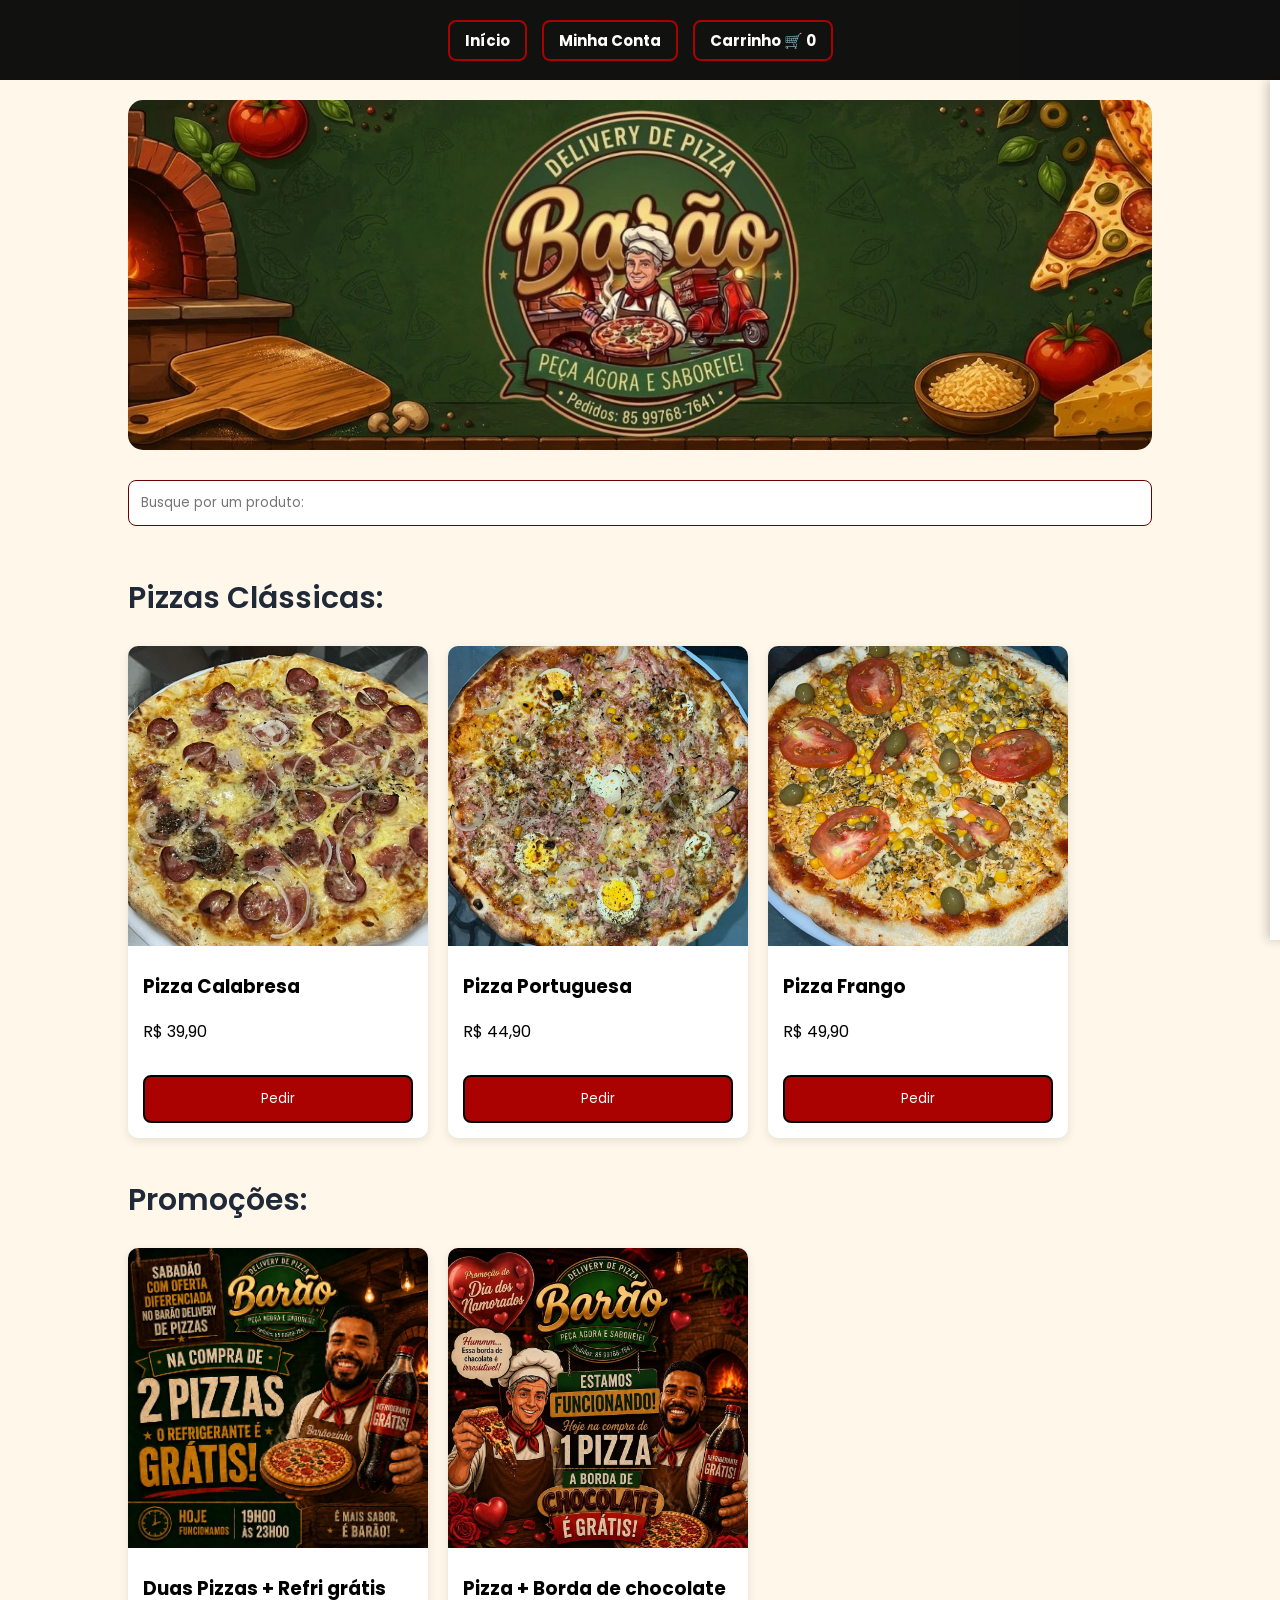
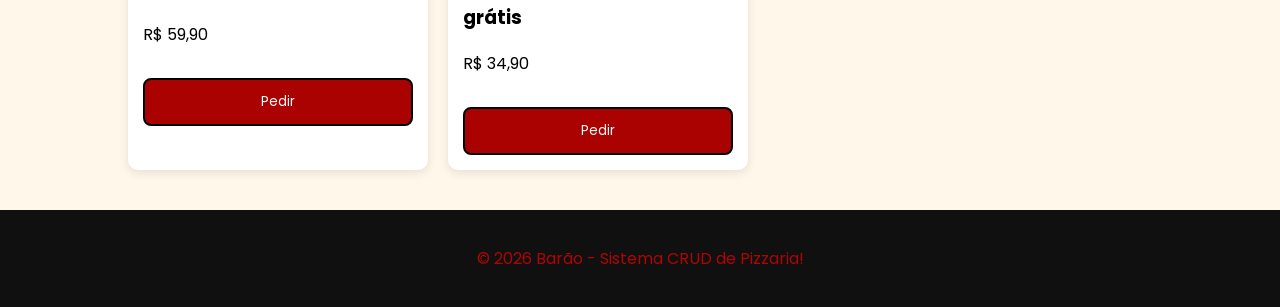
==== index.html @ 3c8af30b "atualiza texto de modal e alerta para melhor clareza e usabilidade" ====
<!DOCTYPE html>
<html lang="pt-BR">
<head>
    <meta charset="UTF-8">
    <meta name="viewport" content="width=device-width, initial-scale=1.0">
    
    <title>Barão Pizzaria</title>
    <link rel="stylesheet" href="style.css">
    <link rel="preconnect" href="https://fonts.googleapis.com">
    <link rel="preconnect" href="https://fonts.gstatic.com" crossorigin>
    <link href="https://fonts.googleapis.com/css2?family=Poppins:wght@400;700&display=swap" rel="stylesheet">
</head>
<body>

<header>
    <nav>
        <div class="menu">
            <button>Início</button>

            <button id="btnCadastro">
                Minha Conta
            </button>

            <button id="btnCarrinho" class="btn-carrinho">
                Carrinho 🛒 <span id="quantidade">0</span>
            </button>
        </div>
    </nav>
</header>


<div id="overlayLOG" class="overlayLOG">
    <div class="modal">
        <button id="btnFecharLOG" class="fechar">&times;</button>
        <h2>Bem-vindo, <span id="usuarioNome">Visitante</span>!</h2>
        <button id="btnRmvCad">Desconectar</button>
    </div>
</div>

<div id="overlay" class="overlay">
    <div class="modal">
        <button id="btnFechar" class="fechar">&times;</button>
        <h2>Informe seus dados para entrega: </h2>
        <input type="text" id="inputTelefone" placeholder="Telefone">
        <input type="text" id="inputNome" placeholder="Nome">
        <input type="text" id="inputEndereco" placeholder="Endereço">
        <button id="btnConfirmar">Confirmar</button>
    </div>
</div>

<section class="perfil">
    <img src="imagens/barao.jpg" class="img-fundo" alt="Banner da Pizzaria">
</section>

<section class="filtros">
    <input type="text" placeholder="Busque por um produto:">
</section>

<div class="titulos">
    <p>Pizzas Clássicas:</p>
</div>

<section class="destaques">

    <div class="card">
        <img src="imagens/calabresa.jpg" alt="Pizza Calabresa">

        <h3>Pizza Calabresa</h3>

        <p class="preco">R$ 39,90</p>

        <button onclick="adicionarCarrinho('Pizza Calabresa',39.90)">
            Pedir
        </button>
    </div>

    <div class="card">
        <img src="imagens/portuguesa.jpg" alt="Pizza Portuguesa">

        <h3>Pizza Portuguesa</h3>

        <p class="preco">R$ 44,90</p>

        <button onclick="adicionarCarrinho('Pizza Portuguesa',44.90)">
            Pedir
        </button>
    </div>

    <div class="card">
        <img src="imagens/frango.jpg" alt="Pizza Frango">

        <h3>Pizza Frango</h3>

        <p class="preco">R$ 49,90</p>

        <button onclick="adicionarCarrinho('Pizza Frango',49.90)">
            Pedir
        </button>
    </div>

</section>

    <div class="titulos">
        <p>Promoções:</p>
    </div>

 <section class="destaques">

    <div class="card"> 
        <img src="imagens/promo1.jpg" alt="promo">

        <h3>Duas Pizzas + Refri grátis</h3>

        <p class="preco">R$ 59,90</p>

        <button onclick="adicionarCarrinho('2x Pizzas + refri grátis',59.90)">
            Pedir
        </button>
    </div>

    <div class="card">
        <img src="imagens/promo2.jpg" alt="promo">

        <h3>Pizza + Borda de chocolate grátis</h3>

        <p class="preco">R$ 34,90</p>

        <button onclick="adicionarCarrinho('Pizza + borda de chocolate grátis',34.90)">
            Pedir
        </button>
    </div>


</section>

<div id="painelCarrinho" class="painel-carrinho">
    <h2> Seu Pedido 🛒</h2>

    <ul id="listaCarrinho">
        <li>Nenhum item foi adicionado</li>
    </ul>

    <p>
        <strong>Total:</strong>
        R$ <span id="total">0.00</span>
    </p>

    <button class="finalizar" id="btnFinalizar">
        Finalizar Pedido
    </button>
</div>

<footer class="footer">
    <p>© 2026 Barão - Sistema CRUD de Pizzaria!</p>
</footer>

<script src="script.js"></script>

</body>
</html>
---- style.css ----
body{
    height: 90%;
    background: #fff8ea;
    font-family:'Poppins', sans-serif;
    margin: 0;
    padding-top: 80px;
}

header{
    background: #000000ee;
    height: 80px;
    display: flex;
    justify-content: center;
    align-items: center;
    position: fixed;
    top: 0;
    left: 0;
    width: 100%;
    z-index: 1000;
}

nav{
    display: flex;
    justify-content: center;
    align-items: center;
}

.menu{
    display: flex;
    gap: 15px;
}

.menu button{
    background: transparent;
    border: 2px solid  #aa0101;
    color: white;
    font-size: 15px;
    font-weight: bold;
    padding: 07px 15px;
    border-radius: 08px;
    transition: .2s;
    cursor: pointer;
    font-family:'Poppins', sans-serif;
}

.menu button:hover{
    background: #000;
    transform: translateY(-2px);
}

nav a{
    color: rgb(255, 0, 0);
    text-decoration: none;
}
/*////////////////////////////////*/
/* Modal Cadastro */
.modal{
    position: relative;
}

.fechar{
    position: absolute;
    top: 10px;
    right: 20px;
}

.overlay{
    display: flex;
    position: fixed;
    top: 0;
    left: 0;
    width: 100%;
    height: 100%;
    padding: 0px;
    background: rgba(0,0,0,.5);
    justify-content: center;
    align-items: center;
    z-index: 1000;
    opacity: 0;
    visibility: hidden;
    transition: opacity .3s;
}

.overlay.ativo{
    opacity: 1;
    visibility: visible;
}

.overlay button{
    background: #000000ec;
    color: rgb(255, 255, 255);
    border: 2px solid  #d30000;
    font-size: 12px;
    font-weight: bold;
    padding: 10px 23px;
    border-radius: 10px;
    transition:.3s;
    cursor: pointer;
    font-family:'Poppins', sans-serif;
}

.overlay button:hover{
    background: #d30000;
}

/*/////////////////////////////////*/


/* Modal Cadastro quando esta logado */


.overlayLOG{
    display: flex;
    position: fixed;
    top: 0;
    left: 0;
    width: 100%;
    height: 100%;
    background: rgba(0,0,0,.5);
    justify-content: center;
    align-items: center;
    z-index: 1000;
    opacity: 0;
    visibility: hidden;
    transition: opacity .5s;
}

.overlayLOG.ativo{
    opacity: 1;
    visibility: visible;
}

.overlayLOG button{
    background: #000;
    color: white;
    border: none;
    font-size: 18px;
    font-weight: bold;
    padding: 12px 25px;
    border-radius: 10px;
    transition:.3s;
    cursor: pointer;
}

.overlayLOG button:hover{
    background: #cf0000 ;
}

/*/////////////////////////////////*/
.modal{
    background: white;
    padding: 30px;
    border-radius: 10px;
    width: 350px;
    z-index: 1001;
    border: 2px solid #000000;
}

input[type="text"],
input[type="password"]{
    width: 90%;
    padding: 08px;
    margin: 10px 0;
    border: 1px solid #ddd;
    border-radius: 8px;
    font-family:'Poppins', sans-serif;
}
/*/////////////////////////////////*/
/* Banner */

.perfil{
    width: 80%;
    height: 350px;
    margin: 20px auto;
    border-radius: 15px;
    overflow: hidden;
}

.img-fundo{
    width: 100%;
    height: 100%;
    object-fit: cover;
    display: block;
}
/*////////////////////////////////*/
/* Busca */

.filtros{
    width: 80%;
    margin: auto;
    display: flex;
    gap: 20px;
}

.filtros select,
.filtros input{
    padding: 12px;
    border-radius: 8px;
    border: 1px solid #6d0000;
    background: rgb(255, 255, 255);
    font-family:'Poppins', sans-serif;
}

.filtros input{
    flex: 1;
}
/*/////////////////////////////////*/
/* Cards */
.titulos{
    width: 80%;
    height: 30px;
    margin: 40px auto;
    font-size: 30px;
    font-weight: 550;
    color: #1f2937;
}
/*////////////////////////////////*/
/* Cards */

.destaques{
    width: 80%;
    margin: 40px auto;
    display: flex;
    gap: 20px;
    flex-wrap: wrap;
}

.card{
    background: white;
    width: 300px;
    border-radius: 10px;
    overflow: hidden;
    box-shadow: 0 3px 10px rgba(0,0,0,.1);
    
}

.card img{
    width: 100%;
    height: 300px;
    object-fit: cover;
}

.card h3,
.card .preco{
    margin-left: 15px;
}

.card button{
    width: calc(100% - 30px);
    margin: 15px;
    padding: 12px;
    background: #aa0101 ;
    color: rgb(255, 255, 255);
    border: 2px solid #000;
    border-radius: 8px;
    cursor: pointer;
    font-family:'Poppins', sans-serif;
}

.card button:hover{
    background: #000;
    transform: translateY(-2px);    
    color: white !important;
}
/*////////////////////////////////*/
/* Carrinho */

.btn-carrinho{
    background: transparent !important;
    color: #ffffff !important;
    border: 2px solid #aa0101 !important;
    font-weight: bold;
    font-family:'Poppins', sans-serif;
}

.btn-carrinho:hover{
    background: #000000 !important;
    transform: translateY(-2px);    
    color: white !important;

}
/*////////////////////////////////*/
/* Painel Carrinho */

.painel-carrinho{
    position: fixed;
    top: 80px;
    right: -350px;

    width: 320px;
    height: calc(100vh - 80px);

    background: white;
    padding: 20px;

    box-shadow: -3px 0 10px rgba(0,0,0,.2);
    transition: .3s;

    z-index: 999;
}

.painel-carrinho.ativo{
    right: 0;
}

.painel-carrinho ul{
    list-style: none;
    padding: 0;
}

.painel-carrinho li{
    padding: 10px 0;
    border-bottom: 1px solid #ddd;
}
/*/////////////////////////////////*/
/* Itens do Carrinho */
.item-carrinho{
    display: flex;
    justify-content: space-between;
    align-items: center;
    padding: 10px 0;
}
/*/////////////////////////////////*/
/* Controle de Quantidade */
.controle-qtd{
    display: flex;
    align-items: center;
    gap: 10px;
}

.controle-qtd button{
    width: 30px;
    height: 30px;
    border: none;
    border-radius: 50%;
    background: #c40000;
    color: white;
    cursor: pointer;
    font-weight: bold;
    font-family:'Poppins', sans-serif;
}

.controle-qtd button:hover{
    background: #000;
}
/*/////////////////////////////////*/ 
/* Finalizar Pedido */
.finalizar{
    width: 100%;
    padding: 12px;
    background: #b80000;
    color: white;
    border: none;
    border-radius: 8px;
    cursor: pointer;
    font-family:'Poppins', sans-serif;
}

.finalizar:hover{
    background: #000;
}
/*/////////////////////////////////*/
/* Tabelas */
table{
    width: 100%;
    border-collapse: collapse;
    margin-top: 30px;
}

th{
    background: #ff000075;
    color: white;
}

th,
td{
    padding: 12px;
    border: 1px solid #ddd;
    text-align: center;
}
/*/////////////////////////////////*/

.editar{
    background: #f39c12;
    color: white;
    border: none;
    padding: 8px 12px;
    border-radius: 5px;
    cursor: pointer;
}

.excluir{
    background: #e74c3c;
    color: white;
    border: none;
    padding: 8px 12px;
    border-radius: 5px;
    cursor: pointer;
}
/*/////////////////////////////////*/
/* Rodapé */

.footer{
    background: #000000ee;
    color: rgba(255, 0, 0, 0.658);
    text-align: center;
    padding: 20px;
    margin-top: 40px;
}
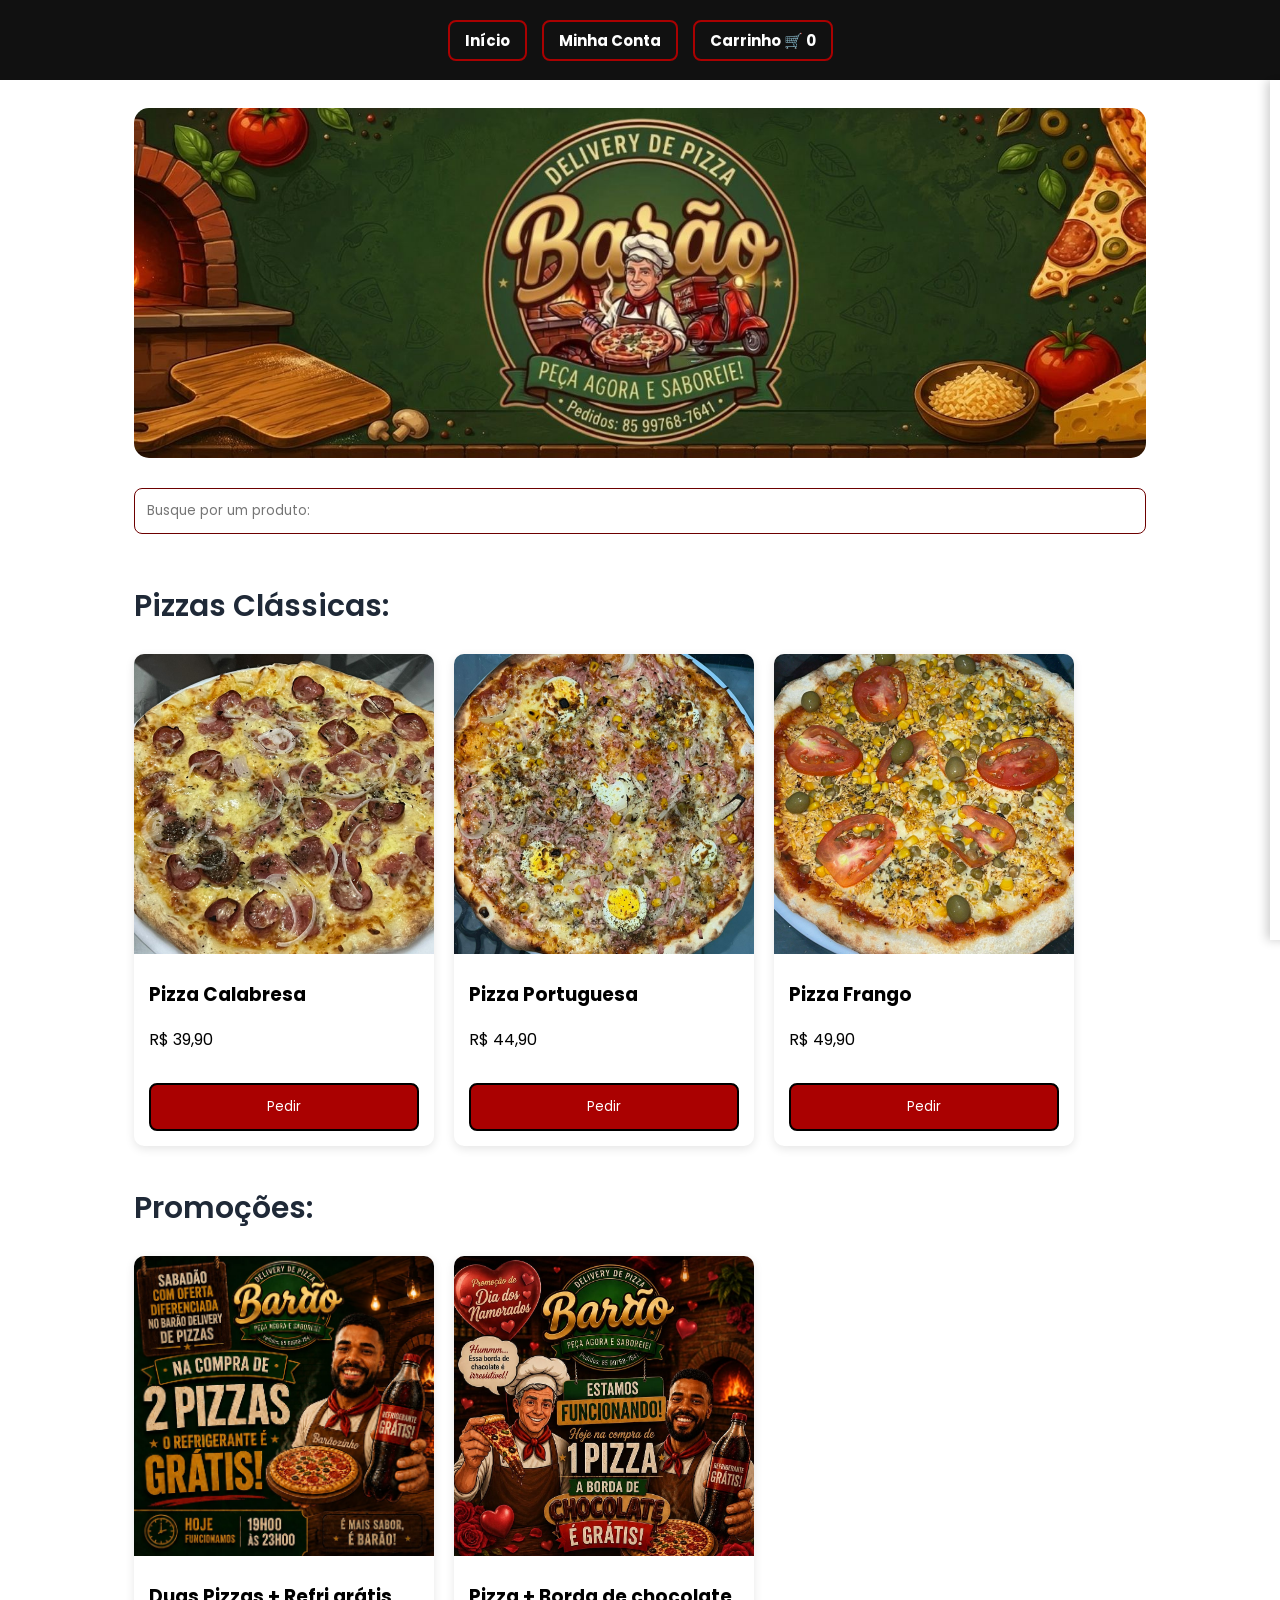
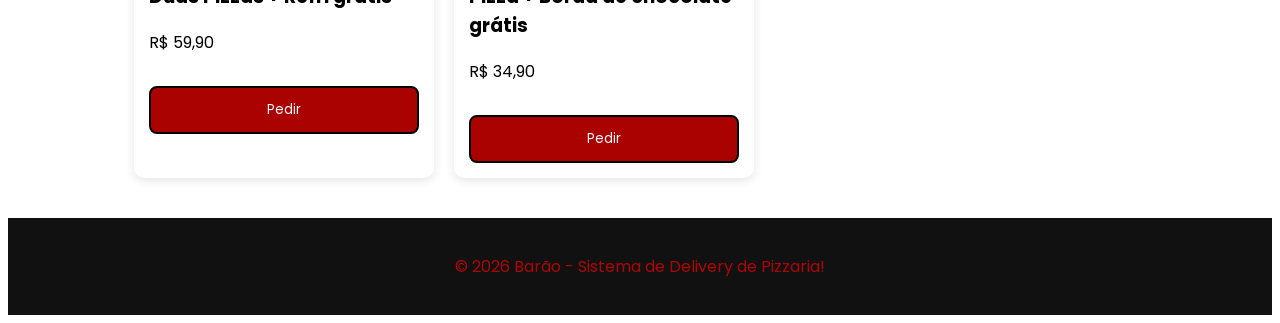
==== commit 39431e00: "atualiza mensagem de copyright no rodapé e remove espaços desnecessários no CSS" ====
--- a/index.html
+++ b/index.html
@@ -151,7 +151,7 @@
 </div>
 
 <footer class="footer">
-    <p>© 2026 Barão - Sistema CRUD de Pizzaria!</p>
+    <p>© 2026 Barão - Sistema de Delivery de Pizzaria!</p>
 </footer>
 
 <script src="script.js"></script>
--- a/style.css
+++ b/style.css
@@ -1,28 +1,63 @@
+/* ===== PC (padrão) ===== */
+
 body{
-    height: 90%;
-    background: #fff8ea;
-    font-family:'Poppins', sans-serif;
-    margin: 0;
     padding-top: 80px;
+    padding-bottom: 0;
+    font-family:'Poppins', sans-serif;
 }
 
 header{
-    background: #000000ee;
-    height: 80px;
-    display: flex;
-    justify-content: center;
-    align-items: center;
     position: fixed;
     top: 0;
     left: 0;
     width: 100%;
+    height: 80px;
+
+    background: #000000ee;
+
+    display: flex;
+    justify-content: center;
+    align-items: center;
+
     z-index: 1000;
+    font-family:'Poppins', sans-serif;
+}
+
+@media (max-width: 768px){
+
+    body{
+        padding-top: 0;
+        padding-bottom: 80px;
+    }
+
+    header{
+        top: auto;
+        bottom: 0;
+    }
+}
+
+/* PC */
+.painel-carrinho{
+    top: 80px;
+    bottom: 0;
+}
+
+/* Celular */
+@media (max-width: 768px){
+
+    .painel-carrinho{
+        top: 0;
+        bottom: 80px;
+    }
+
 }
 
 nav{
     display: flex;
-    justify-content: center;
-    align-items: center;
+    justify-content: space-around;
+    align-items: center;
+    width: 80%;
+    font-family:'Poppins', sans-serif;
 }
 
 .menu{
@@ -105,9 +140,7 @@
 
 /*/////////////////////////////////*/
 
-
 /* Modal Cadastro quando esta logado */
-
 
 .overlayLOG{
     display: flex;
@@ -225,6 +258,12 @@
     flex-wrap: wrap;
 }
 
+@media (max-width: 900px){
+    .destaques{
+        grid-template-columns: repeat(3, 1fr);
+    }
+}
+
 .card{
     background: white;
     width: 300px;
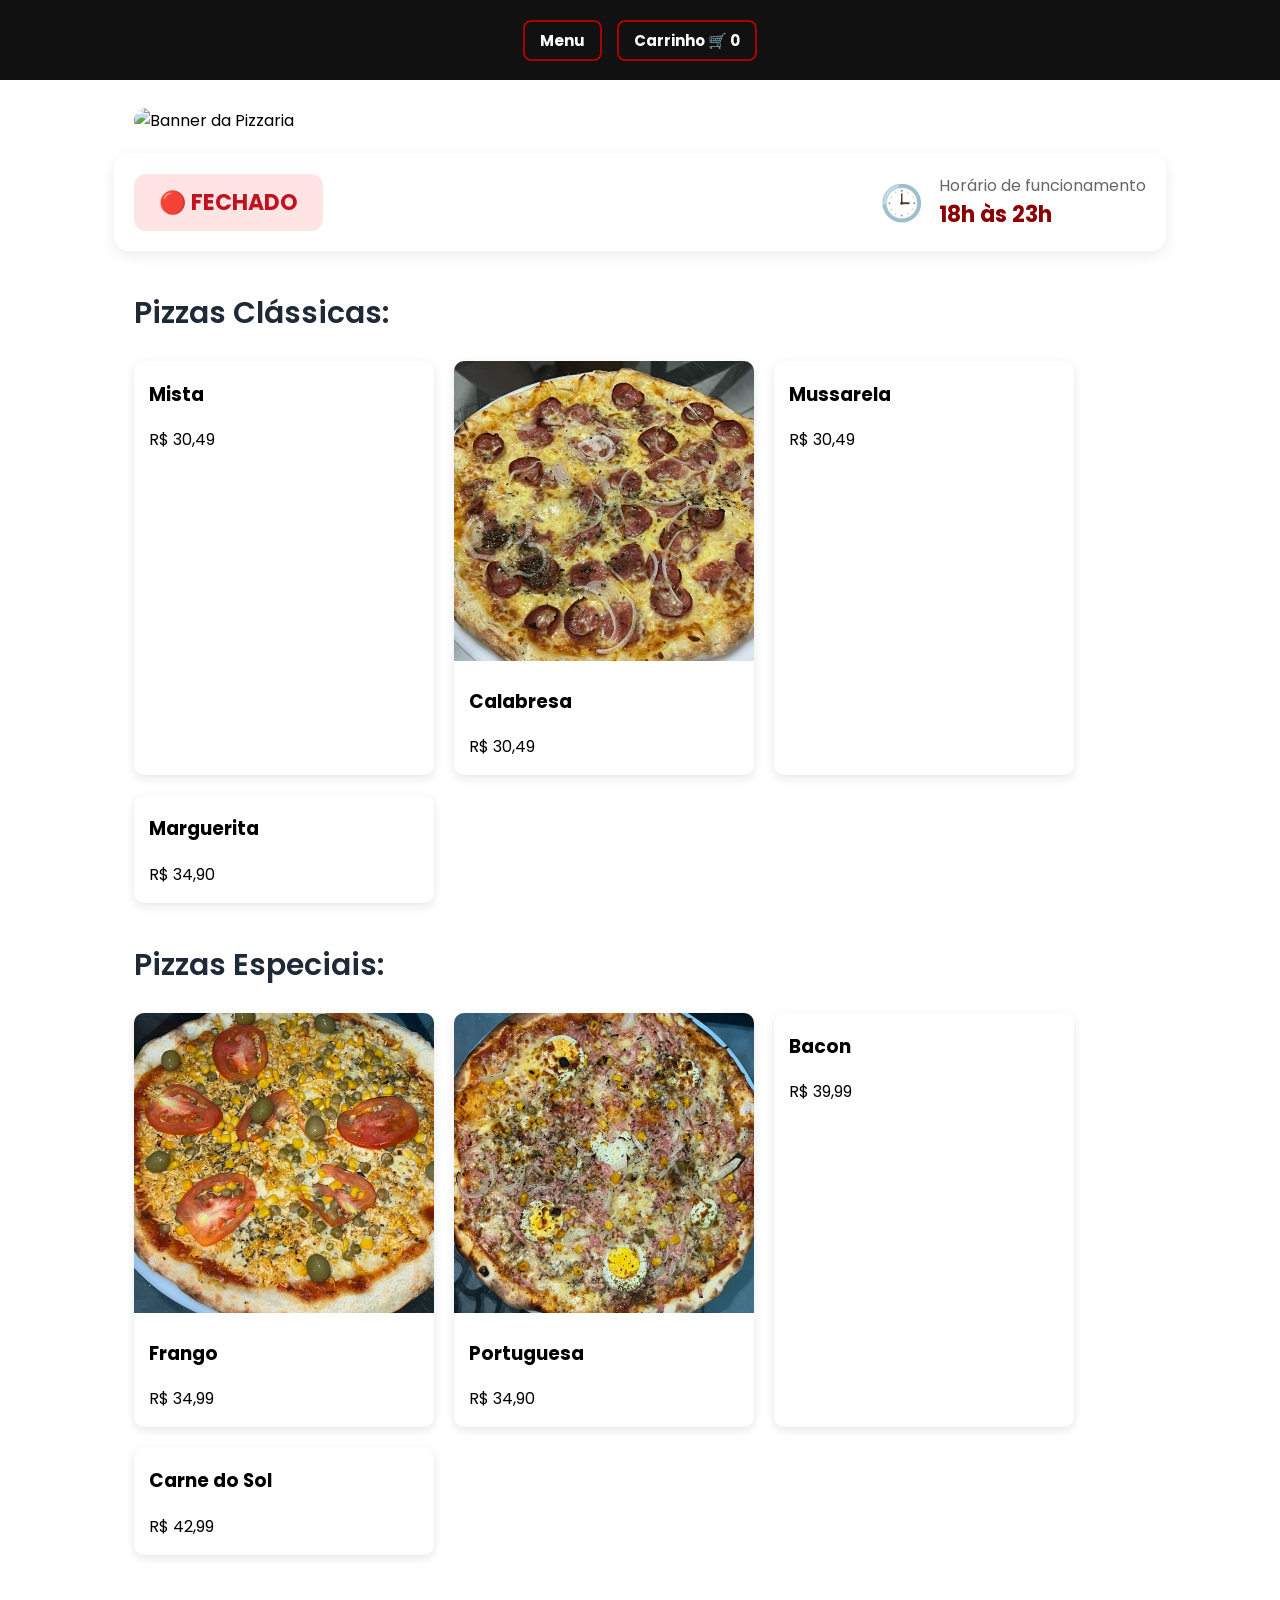
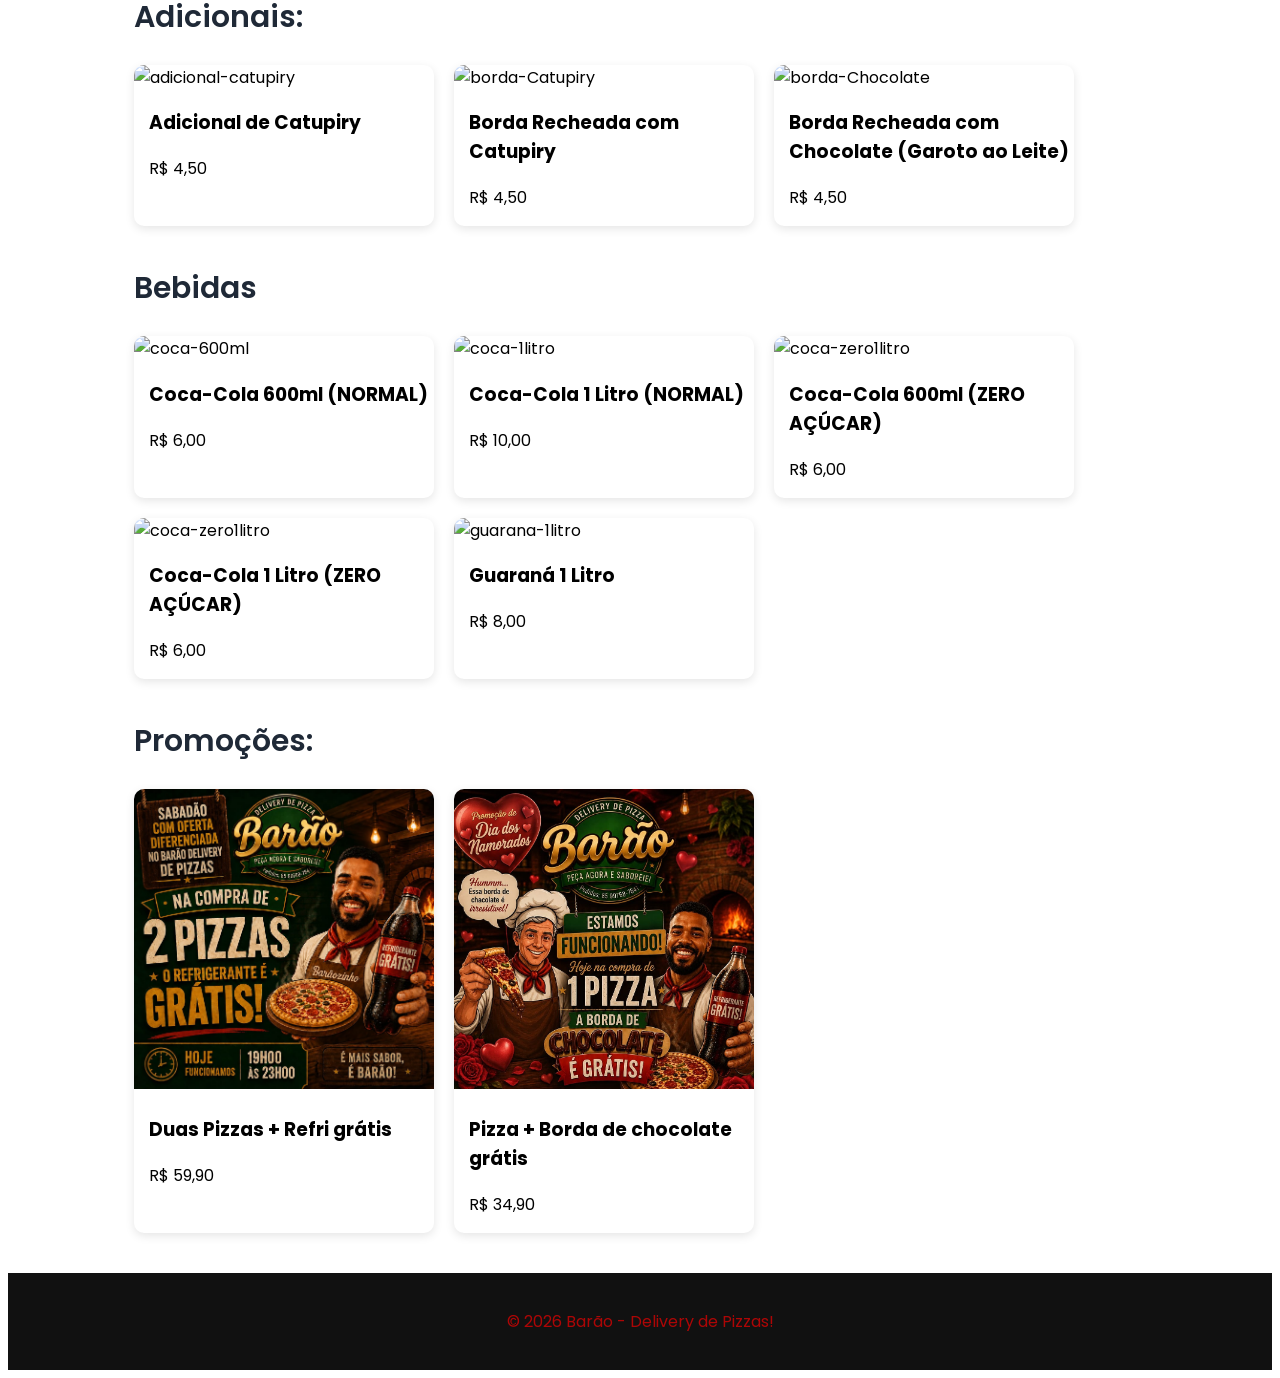
==== commit 36d9bc45: "refatora estrutura do HTML e CSS, remove modal de cadastro, ajusta estilos e adiciona status de func" ====
--- a/index.html
+++ b/index.html
@@ -15,27 +15,13 @@
 <header>
     <nav>
         <div class="menu">
-            <button>Início</button>
-
-            <button id="btnCadastro">
-                Minha Conta
-            </button>
-
+            <button onclick="voltarAoTopo()">Menu</button>
             <button id="btnCarrinho" class="btn-carrinho">
                 Carrinho 🛒 <span id="quantidade">0</span>
             </button>
         </div>
     </nav>
 </header>
-
-
-<div id="overlayLOG" class="overlayLOG">
-    <div class="modal">
-        <button id="btnFecharLOG" class="fechar">&times;</button>
-        <h2>Bem-vindo, <span id="usuarioNome">Visitante</span>!</h2>
-        <button id="btnRmvCad">Desconectar</button>
-    </div>
-</div>
 
 <div id="overlay" class="overlay">
     <div class="modal">
@@ -49,88 +35,190 @@
 </div>
 
 <section class="perfil">
-    <img src="imagens/barao.jpg" class="img-fundo" alt="Banner da Pizzaria">
-</section>
-
-<section class="filtros">
-    <input type="text" placeholder="Busque por um produto:">
-</section>
-
-<div class="titulos">
-    <p>Pizzas Clássicas:</p>
-</div>
-
-<section class="destaques">
-
-    <div class="card">
-        <img src="imagens/calabresa.jpg" alt="Pizza Calabresa">
-
-        <h3>Pizza Calabresa</h3>
-
-        <p class="preco">R$ 39,90</p>
-
-        <button onclick="adicionarCarrinho('Pizza Calabresa',39.90)">
-            Pedir
-        </button>
-    </div>
-
-    <div class="card">
-        <img src="imagens/portuguesa.jpg" alt="Pizza Portuguesa">
-
-        <h3>Pizza Portuguesa</h3>
-
-        <p class="preco">R$ 44,90</p>
-
-        <button onclick="adicionarCarrinho('Pizza Portuguesa',44.90)">
-            Pedir
-        </button>
-    </div>
-
-    <div class="card">
-        <img src="imagens/frango.jpg" alt="Pizza Frango">
-
-        <h3>Pizza Frango</h3>
-
-        <p class="preco">R$ 49,90</p>
-
-        <button onclick="adicionarCarrinho('Pizza Frango',49.90)">
-            Pedir
-        </button>
-    </div>
-
-</section>
-
-    <div class="titulos">
-        <p>Promoções:</p>
-    </div>
-
- <section class="destaques">
-
-    <div class="card"> 
+    <img src="imagens/fundo.jpg" class="img-fundo" alt="Banner da Pizzaria">
+</section>
+
+<section class="status-loja">
+
+    <div id="status" class="status fechado">
+        🔴 FECHADO
+    </div>
+
+    <div class="horario-info">
+        <span class="icone">🕒</span>
+
+        <div>
+            <p>Horário de funcionamento</p>
+            <strong>18h às 23h</strong>
+        </div>
+    </div>
+
+</section>
+
+<div class="titulos"><p>Pizzas Clássicas:</p></div>
+
+<section class="destaques">
+
+    <div class="card" onclick="adicionarCarrinho('mista',30.49)">
+        <div class="conteudo">
+            <h3>Mista</h3>
+            <p class="preco">R$ 30,49</p>
+        </div>
+    </div>
+
+    <div class="card" onclick="adicionarCarrinho('calabresa', 30.49)">
+        <img src="imagens/calabresa.jpg" alt="Calabresa"> 
+        <div class="conteudo">
+            <h3>Calabresa</h3>
+            <p class="preco">R$ 30,49</p>
+        </div>
+    </div>
+
+    <div class="card" onclick="adicionarCarrinho('mussarela',30.49)">
+        <div class="conteudo">
+            <h3>Mussarela</h3>
+            <p class="preco">R$ 30,49</p>
+        </div>
+    </div>
+
+    <div class="card" onclick="adicionarCarrinho('marguerita',34.90)">
+        <div class="conteudo">
+            <h3>Marguerita</h3>
+            <p class="preco">R$ 34,90</p>
+        </div>
+    </div>
+</section>
+
+    <div class="titulos"><p>Pizzas Especiais:</p></div>
+
+<section class="destaques">
+    <div class="card" onclick="adicionarCarrinho('frango',34.99)">
+        <img src="imagens/frango.jpg" alt="Frango">
+        <div class="conteudo">
+            <h3>Frango</h3>
+            <p class="preco">R$ 34,99</p>
+        </div>
+    </div>
+
+    <div class="card" onclick="adicionarCarrinho('portuguesa',34.90)">
+        <img src="imagens/portuguesa.jpg" alt="Portuguesa">
+        <div class="conteudo">
+            <h3>Portuguesa</h3>
+            <p class="preco">R$ 34,90</p>
+        </div>
+    </div>
+
+    <div class="card" onclick="adicionarCarrinho('bacon',39.99)">
+        <div class="conteudo">
+            <h3>Bacon</h3>
+            <p class="preco">R$ 39,99</p>
+        </div>
+    </div>
+
+    <div class="card" onclick="adicionarCarrinho('carne-do-sol',42.99)">
+        <div class="conteudo">
+            <h3>Carne do Sol</h3>
+            <p class="preco">R$ 42,99</p>
+        </div>
+    </div>
+
+</section>
+
+<div class="titulos"><p>Adicionais:</p></div>
+
+<section class="destaques">
+
+    <div class="card" onclick="adicionarCarrinho('adicional-catupiry',4.50)">
+        <img src="imagens/adicional-catupiry.jpg" alt="adicional-catupiry">
+        <div class="conteudo">
+            <h3>Adicional de Catupiry</h3>
+            <p class="preco">R$ 4,50</p>
+        </div>
+    </div>
+
+    <div class="card" onclick="adicionarCarrinho('borda-Catupiry',4.50)">
+        <img src="imagens/borda-catupiry.jpg" alt="borda-Catupiry">
+        <div class="conteudo">
+            <h3>Borda Recheada com Catupiry</h3>
+            <p class="preco">R$ 4,50</p>
+        </div>
+    </div>
+
+    <div class="card" onclick="adicionarCarrinho('borda-Chocolate',4.50)">
+        <img src="imagens/borda-chocolate.jpg" alt="borda-Chocolate">
+        <div class="conteudo">
+            <h3>Borda Recheada com Chocolate (Garoto ao Leite)</h3>
+            <p class="preco">R$ 4,50</p>
+        </div>
+    </div>
+
+</section>
+
+<div class="titulos"><p>Bebidas</p></div>
+
+<section class="destaques">
+
+    <div class="card" onclick="adicionarCarrinho('coca-600ml', 6.00)">
+        <img src="imagens/coca-cola-600ml.jpg" alt="coca-600ml">
+        <div class="conteudo">
+            <h3>Coca-Cola 600ml (NORMAL)</h3>
+            <p class="preco">R$ 6,00</p>
+        </div>
+    </div>
+
+    <div class="card" onclick="adicionarCarrinho('coca-1litro',10.00)">
+        <img src="imagens/coca-cola-1litro.jpg" alt="coca-1litro">
+        <div class="conteudo">
+            <h3>Coca-Cola 1 Litro (NORMAL)</h3>
+            <p class="preco"> R$ 10,00</p>
+        </div>
+    </div>
+
+    <div class="card" onclick="adicionarCarrinho('coca-zero-600ml',6.00)">
+        <img src="imagens/coca-zero-600ml.jpg" alt="coca-zero1litro">
+        <div class="conteudo">
+            <h3>Coca-Cola 600ml (ZERO AÇÚCAR)</h3>
+            <p class="preco">R$ 6,00</p>
+        </div>
+    </div>
+
+    <div class="card" onclick="adicionarCarrinho('coca-zero1litro',10.00)">
+        <img src="imagens/coca-zero-1l.jpg" alt="coca-zero1litro">
+        <div class="conteudo">
+            <h3>Coca-Cola 1 Litro (ZERO AÇÚCAR)</h3>
+            <p class="preco">R$ 6,00</p>
+        </div>
+    </div>
+
+    <div class="card" onclick="adicionarCarrinho('guarana-1litro',8.00)">
+        <img src="imagens/guarana-1litro.jpg" alt="guarana-1litro">
+        <div class="conteudo">
+            <h3>Guaraná 1 Litro</h3>
+            <p class="preco">R$ 8,00</p>
+        </div>
+    </div>
+
+</section>
+
+    <div class="titulos"><p>Promoções:</p></div>
+
+<section class="destaques">
+
+    <div class="card"  onclick="adicionarCarrinho('2x Pizzas + refri grátis',59.90)">
         <img src="imagens/promo1.jpg" alt="promo">
-
-        <h3>Duas Pizzas + Refri grátis</h3>
-
-        <p class="preco">R$ 59,90</p>
-
-        <button onclick="adicionarCarrinho('2x Pizzas + refri grátis',59.90)">
-            Pedir
-        </button>
-    </div>
-
-    <div class="card">
+        <div class="conteudo">
+            <h3>Duas Pizzas + Refri grátis</h3>
+            <p class="preco">R$ 59,90</p>
+        </div>
+    </div>
+
+    <div class="card" onclick="adicionarCarrinho('Pizza + borda de chocolate grátis',34.90)">
         <img src="imagens/promo2.jpg" alt="promo">
-
-        <h3>Pizza + Borda de chocolate grátis</h3>
-
-        <p class="preco">R$ 34,90</p>
-
-        <button onclick="adicionarCarrinho('Pizza + borda de chocolate grátis',34.90)">
-            Pedir
-        </button>
-    </div>
-
-
+        <div class="conteudo">
+            <h3>Pizza + Borda de chocolate grátis</h3>
+            <p class="preco">R$ 34,90</p>
+        </div>    
+    </div>
 </section>
 
 <div id="painelCarrinho" class="painel-carrinho">
@@ -151,7 +239,7 @@
 </div>
 
 <footer class="footer">
-    <p>© 2026 Barão - Sistema de Delivery de Pizzaria!</p>
+    <p>© 2026 Barão - Delivery de Pizzas!</p>
 </footer>
 
 <script src="script.js"></script>
--- a/style.css
+++ b/style.css
@@ -140,46 +140,6 @@
 
 /*/////////////////////////////////*/
 
-/* Modal Cadastro quando esta logado */
-
-.overlayLOG{
-    display: flex;
-    position: fixed;
-    top: 0;
-    left: 0;
-    width: 100%;
-    height: 100%;
-    background: rgba(0,0,0,.5);
-    justify-content: center;
-    align-items: center;
-    z-index: 1000;
-    opacity: 0;
-    visibility: hidden;
-    transition: opacity .5s;
-}
-
-.overlayLOG.ativo{
-    opacity: 1;
-    visibility: visible;
-}
-
-.overlayLOG button{
-    background: #000;
-    color: white;
-    border: none;
-    font-size: 18px;
-    font-weight: bold;
-    padding: 12px 25px;
-    border-radius: 10px;
-    transition:.3s;
-    cursor: pointer;
-}
-
-.overlayLOG button:hover{
-    background: #cf0000 ;
-}
-
-/*/////////////////////////////////*/
 .modal{
     background: white;
     padding: 30px;
@@ -203,7 +163,6 @@
 
 .perfil{
     width: 80%;
-    height: 350px;
     margin: 20px auto;
     border-radius: 15px;
     overflow: hidden;
@@ -211,32 +170,68 @@
 
 .img-fundo{
     width: 100%;
-    height: 100%;
-    object-fit: cover;
+    height: auto;
     display: block;
 }
 /*////////////////////////////////*/
-/* Busca */
-
-.filtros{
-    width: 80%;
-    margin: auto;
-    display: flex;
-    gap: 20px;
-}
-
-.filtros select,
-.filtros input{
-    padding: 12px;
-    border-radius: 8px;
-    border: 1px solid #6d0000;
-    background: rgb(255, 255, 255);
-    font-family:'Poppins', sans-serif;
-}
-
-.filtros input{
-    flex: 1;
-}
+
+@media (max-width:768px){
+
+    .perfil{
+        width: 100%;
+        margin: 0;
+    }
+
+    /*.perfil{
+        width: 100%;
+        height: 130px;
+        margin: 0;
+        border-radius: 10px;
+    }
+
+    .img-fundo{
+        width: 100%;
+        height: auto;
+        object-fit: cover;
+    }*/
+}
+
+.horario {
+  text-align: center;
+  margin: 10px 0;
+  font-size: 18px;
+  font-weight: bold;
+}
+
+.aberto {
+  color: green;
+}
+
+.fechado {
+  color: red;
+}
+
+@media (max-width:768px){
+    .horario {
+        font-size: 16px;
+        margin: 5px 0;
+        text-align: center;;
+        font-weight: bold;
+    }
+    
+    .aberto {
+        font-size: 16px;
+        color: green;
+    }
+
+    .fechado {
+        font-size: 16px;
+        color: red;
+    }
+}
+
+
+
 /*/////////////////////////////////*/
 /* Cards */
 .titulos{
@@ -258,7 +253,7 @@
     flex-wrap: wrap;
 }
 
-@media (max-width: 900px){
+@media (max-width: 768px){
     .destaques{
         grid-template-columns: repeat(3, 1fr);
     }
@@ -301,6 +296,51 @@
     transform: translateY(-2px);    
     color: white !important;
 }
+
+@media (max-width: 768px){
+
+    .card{
+        width: 100%;
+        display: flex;
+        flex-direction: row-reverse; /* imagem à direita */
+        align-items: center;
+        justify-content: space-between;
+        padding: 10px;
+        cursor: pointer;
+        transition: background 0.2s;
+        box-sizing: border-box;
+    }
+
+    .card:active {
+    background: #dcdcdc;
+    }
+
+    .card img{
+        width: 100px;   /* define largura */
+        height: 100px;  /* define altura */
+        border-radius: 8px;
+        object-fit: cover;
+        margin-left: 15px; /* espaço entre imagem e texto */
+    }
+
+    .card h3{
+        font-size: 18px;
+        margin: 0;
+    }
+
+    .card .preco{
+        margin: 10px 0;
+        font-size: 18px;
+    }
+
+    .card button {
+        display: block;
+        margin-top: 10px;
+        width: 100%; /* ocupa toda a largura */
+    }
+}
+
+
 /*////////////////////////////////*/
 /* Carrinho */
 
@@ -336,10 +376,22 @@
     transition: .3s;
 
     z-index: 999;
+
+    visibility: hidden;
+}
+
+@media (max-width: 768px){
+
+    .painel-carrinho{
+        top: 0;
+        height: calc(100vh - 80px);
+    }
+
 }
 
 .painel-carrinho.ativo{
     right: 0;
+    visibility: visible;
 }
 
 .painel-carrinho ul{
@@ -445,4 +497,77 @@
     text-align: center;
     padding: 20px;
     margin-top: 40px;
-}+}
+
+/*/////////////////////////////////*/
+
+/*status da horario de funcionamento*/
+.status-loja{
+    width: 80%;
+    margin: 20px auto;
+    padding: 20px;
+
+    display: flex;
+    justify-content: space-between;
+    align-items: center;
+
+    background: white;
+    border-radius: 15px;
+
+    box-shadow: 0 4px 15px rgba(0,0,0,.08);
+}
+
+.status{
+    padding: 12px 25px;
+    border-radius: 12px;
+
+    font-size: 22px;
+    font-weight: bold;
+}
+
+.status.aberto{
+    background: #dff8e5;
+    color: #15803d;
+}
+
+.status.fechado{
+    background: #ffe4e4;
+    color: #c1121f;
+}
+
+.horario-info{
+    display: flex;
+    align-items: center;
+    gap: 15px;
+}
+
+.icone{
+    font-size: 35px;
+}
+
+.horario-info p{
+    margin: 0;
+    color: #666;
+}
+
+.horario-info strong{
+    font-size: 22px;
+    color: #8b0000;
+}
+
+
+/*status no celular*/
+@media(max-width:768px){
+
+    .status-loja{
+        flex-direction: column;
+        gap: 20px;
+        text-align: center;
+    }
+
+    .horario-info{
+        justify-content: center;
+    }
+
+}
+/*/////////////////////////////////*/
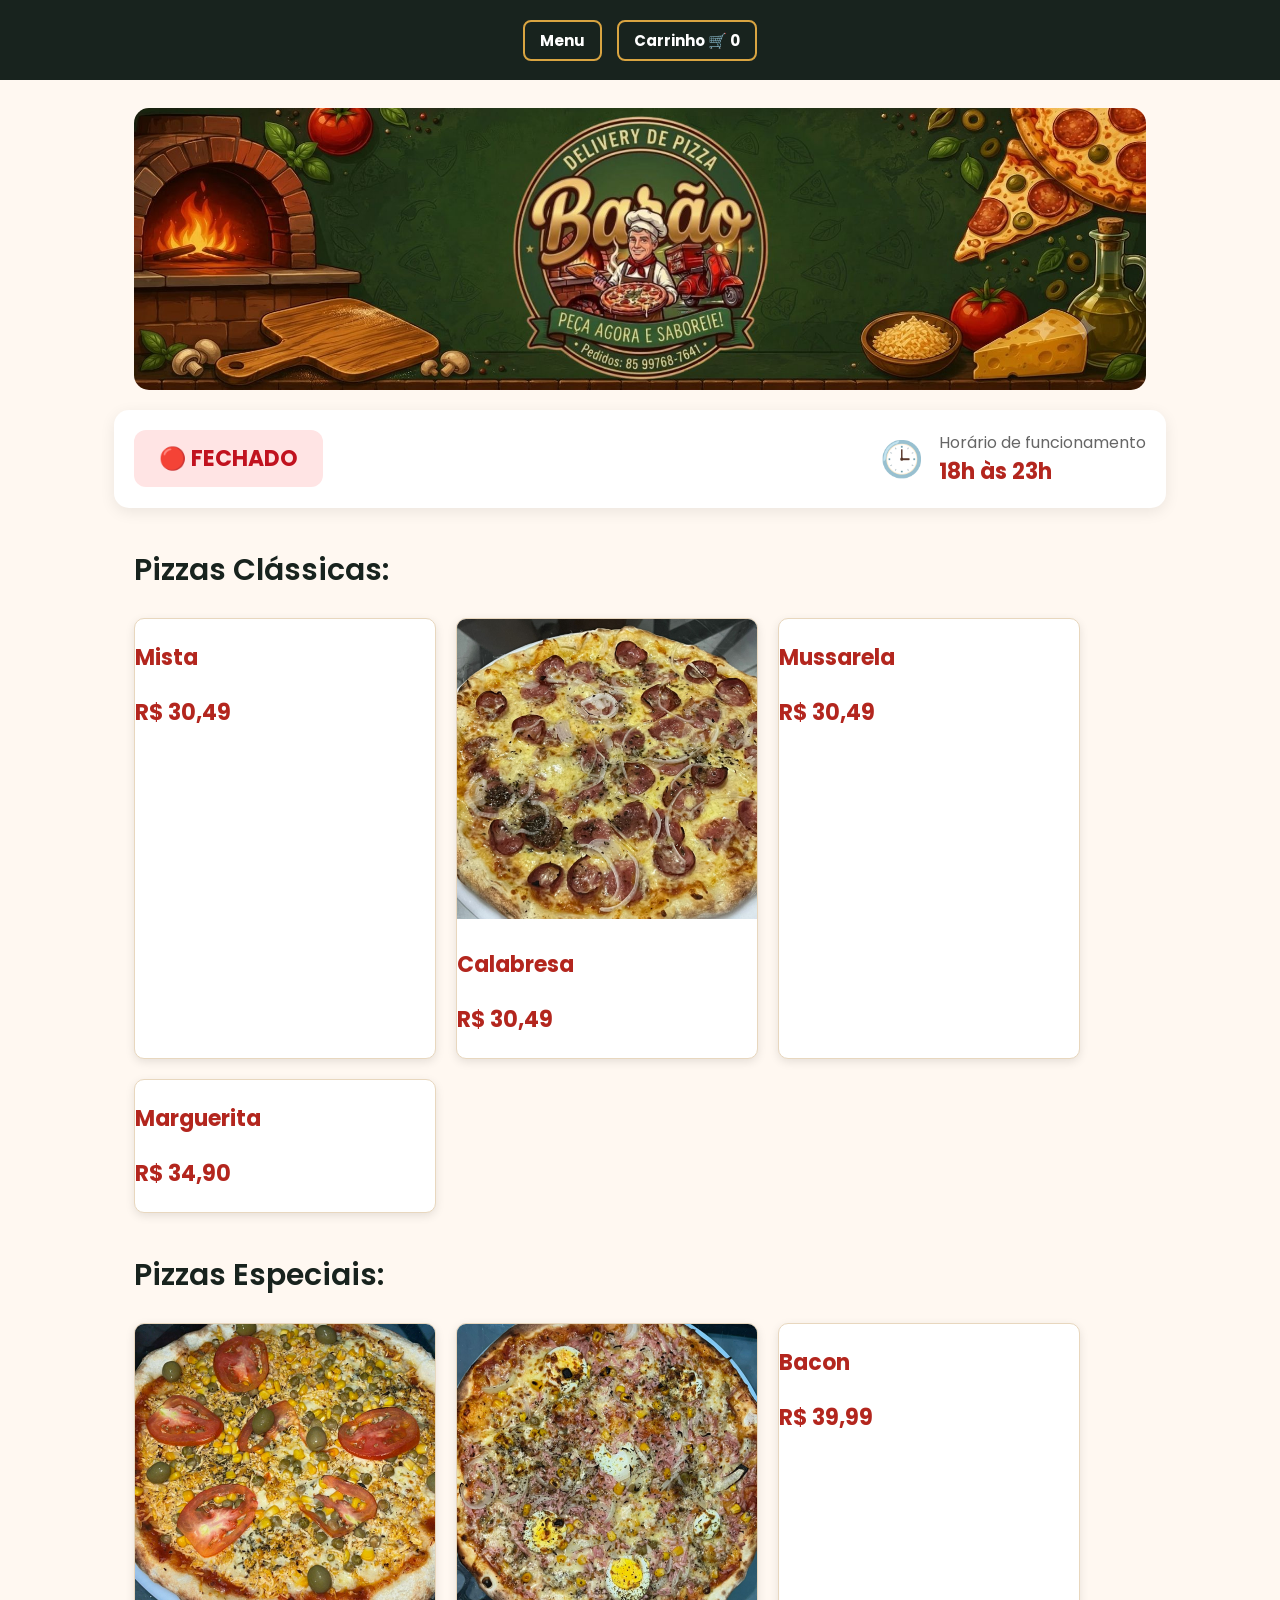
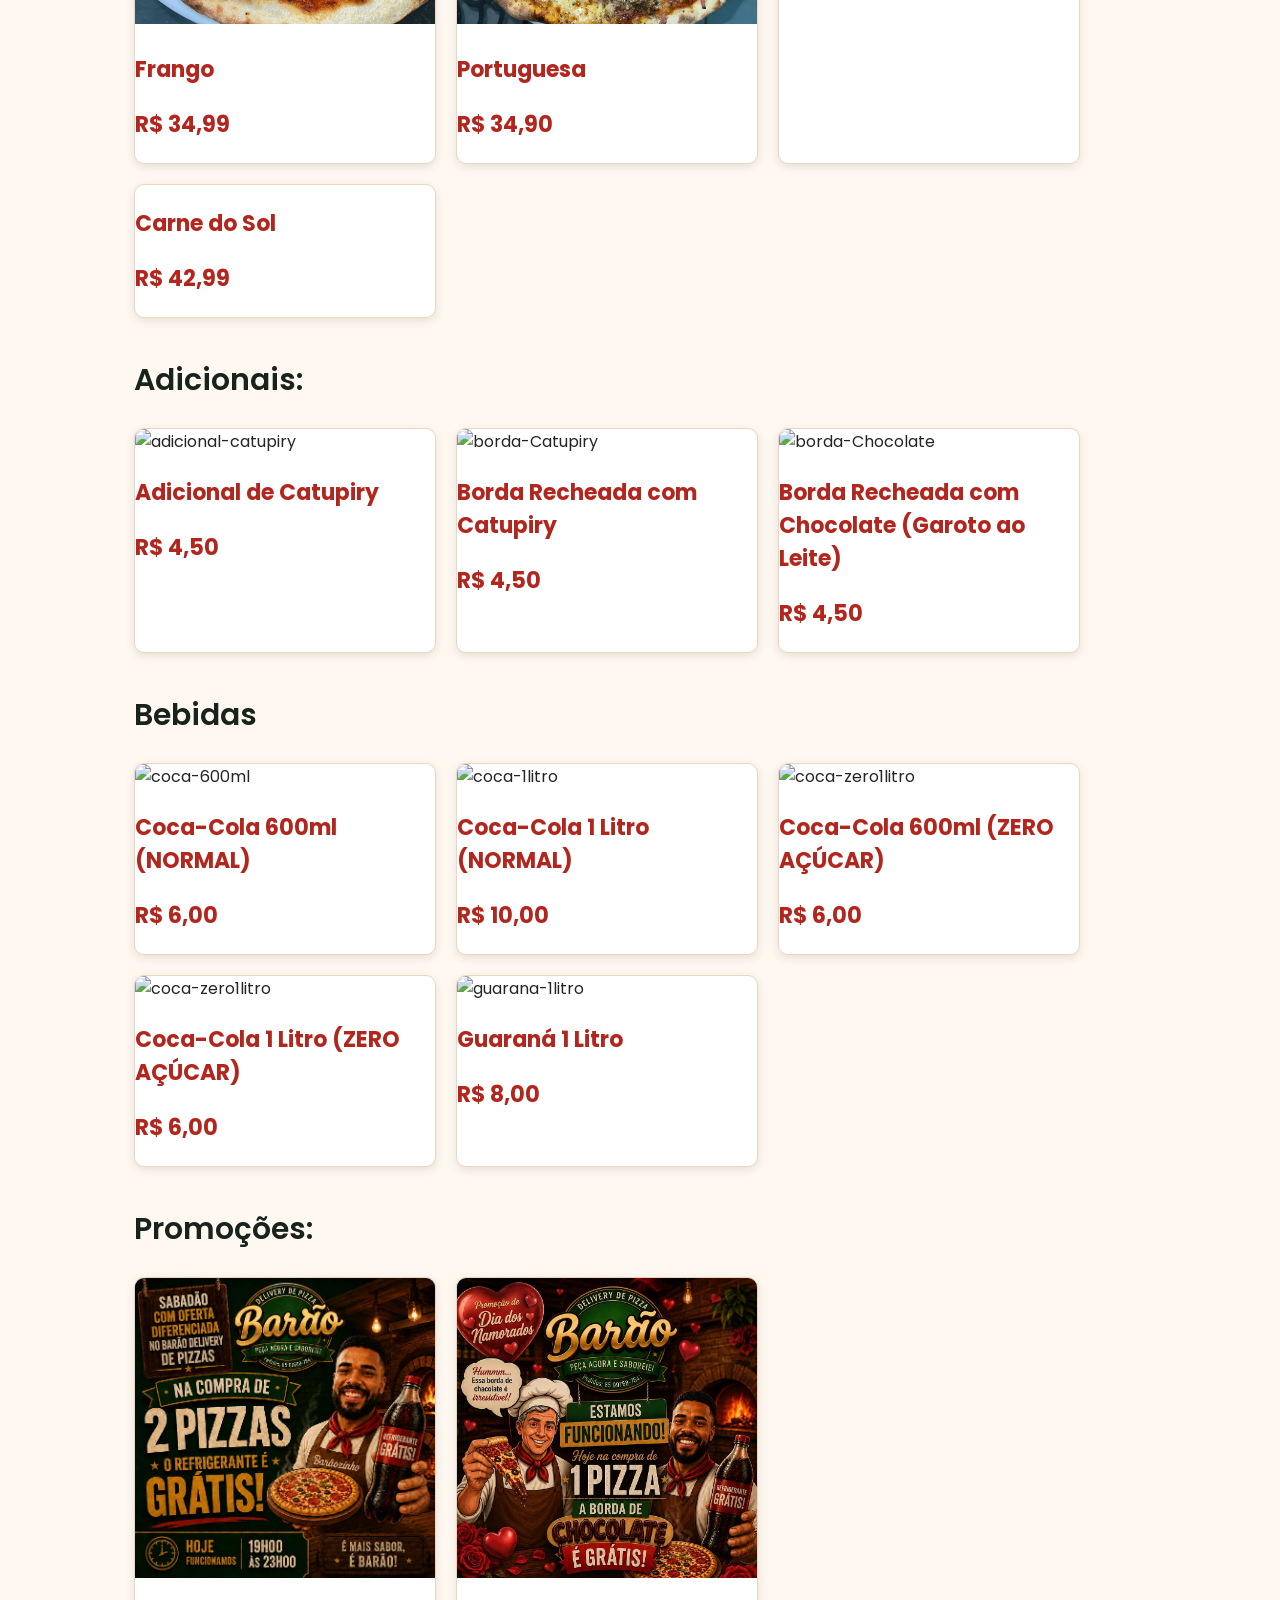
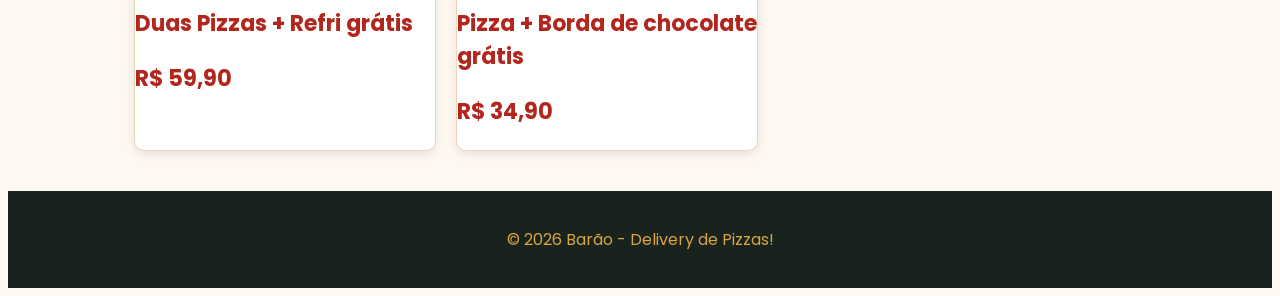
==== commit 22a94725: "atualiza imagem de fundo da seção perfil e ajusta estilos para melhor estética e usabilidade" ====
--- a/index.html
+++ b/index.html
@@ -35,7 +35,7 @@
 </div>
 
 <section class="perfil">
-    <img src="imagens/fundo.jpg" class="img-fundo" alt="Banner da Pizzaria">
+    <img src="imagens/barao.jpg" class="img-fundo" alt="Banner da Pizzaria">
 </section>
 
 <section class="status-loja">
--- a/style.css
+++ b/style.css
@@ -4,6 +4,8 @@
     padding-top: 80px;
     padding-bottom: 0;
     font-family:'Poppins', sans-serif;
+    background: #FFF8F1;
+    color:#242424;
 }
 
 header{
@@ -12,19 +14,15 @@
     left: 0;
     width: 100%;
     height: 80px;
-
-    background: #000000ee;
-
+    background: #18231E;
     display: flex;
     justify-content: center;
     align-items: center;
-
     z-index: 1000;
     font-family:'Poppins', sans-serif;
 }
 
 @media (max-width: 768px){
-
     body{
         padding-top: 0;
         padding-bottom: 80px;
@@ -67,7 +65,7 @@
 
 .menu button{
     background: transparent;
-    border: 2px solid  #aa0101;
+    border: #D9A441 2px solid;
     color: white;
     font-size: 15px;
     font-weight: bold;
@@ -79,12 +77,13 @@
 }
 
 .menu button:hover{
-    background: #000;
+    background: transparent;   
+    border: #B3261E 2px solid;
     transform: translateY(-2px);
 }
 
 nav a{
-    color: rgb(255, 0, 0);
+    color: #B3261E;
     text-decoration: none;
 }
 /*////////////////////////////////*/
@@ -135,18 +134,18 @@
 }
 
 .overlay button:hover{
-    background: #d30000;
+    background: #A84F2F;
 }
 
 /*/////////////////////////////////*/
 
 .modal{
-    background: white;
+    background: #FFFFFF;
     padding: 30px;
     border-radius: 10px;
     width: 350px;
     z-index: 1001;
-    border: 2px solid #000000;
+    border: 1px solid #E8D7BE;
 }
 
 input[type="text"],
@@ -154,9 +153,14 @@
     width: 90%;
     padding: 08px;
     margin: 10px 0;
-    border: 1px solid #ddd;
+    border: 2px solid #E8D7BE;
     border-radius: 8px;
     font-family:'Poppins', sans-serif;
+}
+
+input:focus{
+    outline:none;
+    border-color: #B3261E;
 }
 /*/////////////////////////////////*/
 /* Banner */
@@ -182,18 +186,6 @@
         margin: 0;
     }
 
-    /*.perfil{
-        width: 100%;
-        height: 130px;
-        margin: 0;
-        border-radius: 10px;
-    }
-
-    .img-fundo{
-        width: 100%;
-        height: auto;
-        object-fit: cover;
-    }*/
 }
 
 .horario {
@@ -240,7 +232,7 @@
     margin: 40px auto;
     font-size: 30px;
     font-weight: 550;
-    color: #1f2937;
+    color:#18231E;
 }
 /*////////////////////////////////*/
 /* Cards */
@@ -260,13 +252,15 @@
 }
 
 .card{
-    background: white;
+    background: #FFFFFF;
     width: 300px;
     border-radius: 10px;
     overflow: hidden;
     box-shadow: 0 3px 10px rgba(0,0,0,.1);
+    border:1px solid #E8D7BE;
+    transition:.25s;
     
-}
+}   
 
 .card img{
     width: 100%;
@@ -276,25 +270,30 @@
 
 .card h3,
 .card .preco{
-    margin-left: 15px;
+    color: #B3261E;;
+    font-weight:700;
+    font-size:22px;
+}
 }
 
 .card button{
     width: calc(100% - 30px);
     margin: 15px;
     padding: 12px;
-    background: #aa0101 ;
-    color: rgb(255, 255, 255);
-    border: 2px solid #000;
+    background: #B3261E;
+    border:none;
+    color:white;
     border-radius: 8px;
     cursor: pointer;
     font-family:'Poppins', sans-serif;
 }
 
 .card button:hover{
-    background: #000;
+    background: #8E1E18;
     transform: translateY(-2px);    
     color: white !important;
+    transform: translateY(-5px);
+    box-shadow:0 10px 25px rgba(0,0,0,.12);
 }
 
 @media (max-width: 768px){
@@ -347,13 +346,14 @@
 .btn-carrinho{
     background: transparent !important;
     color: #ffffff !important;
-    border: 2px solid #aa0101 !important;
+    border-left:1px solid #E8D7BE;
     font-weight: bold;
+    background:#FFF8F1;
     font-family:'Poppins', sans-serif;
 }
 
 .btn-carrinho:hover{
-    background: #000000 !important;
+    background: #8E1E18;!important;
     transform: translateY(-2px);    
     color: white !important;
 
@@ -369,10 +369,10 @@
     width: 320px;
     height: calc(100vh - 80px);
 
-    background: white;
+    background: #fffcf5;
     padding: 20px;
 
-    box-shadow: -3px 0 10px rgba(0,0,0,.2);
+    box-shadow: -3px 0 10px #4A3328;
     transition: .3s;
 
     z-index: 999;
@@ -424,7 +424,7 @@
     height: 30px;
     border: none;
     border-radius: 50%;
-    background: #c40000;
+    background: #B3261E;
     color: white;
     cursor: pointer;
     font-weight: bold;
@@ -432,14 +432,14 @@
 }
 
 .controle-qtd button:hover{
-    background: #000;
+    background: #8E1E18;
 }
 /*/////////////////////////////////*/ 
 /* Finalizar Pedido */
 .finalizar{
     width: 100%;
     padding: 12px;
-    background: #b80000;
+    background: #B3261E;
     color: white;
     border: none;
     border-radius: 8px;
@@ -448,7 +448,7 @@
 }
 
 .finalizar:hover{
-    background: #000;
+    background: #8E1E18;
 }
 /*/////////////////////////////////*/
 /* Tabelas */
@@ -459,7 +459,7 @@
 }
 
 th{
-    background: #ff000075;
+    background: #18231E;
     color: white;
 }
 
@@ -492,8 +492,8 @@
 /* Rodapé */
 
 .footer{
-    background: #000000ee;
-    color: rgba(255, 0, 0, 0.658);
+    background: #18231E;
+    color: #D9A441;
     text-align: center;
     padding: 20px;
     margin-top: 40px;
@@ -552,7 +552,7 @@
 
 .horario-info strong{
     font-size: 22px;
-    color: #8b0000;
+    color:  #B3261E;
 }
 
 
@@ -570,4 +570,4 @@
     }
 
 }
-/*/////////////////////////////////*/+/*/////////////////////////////////*/
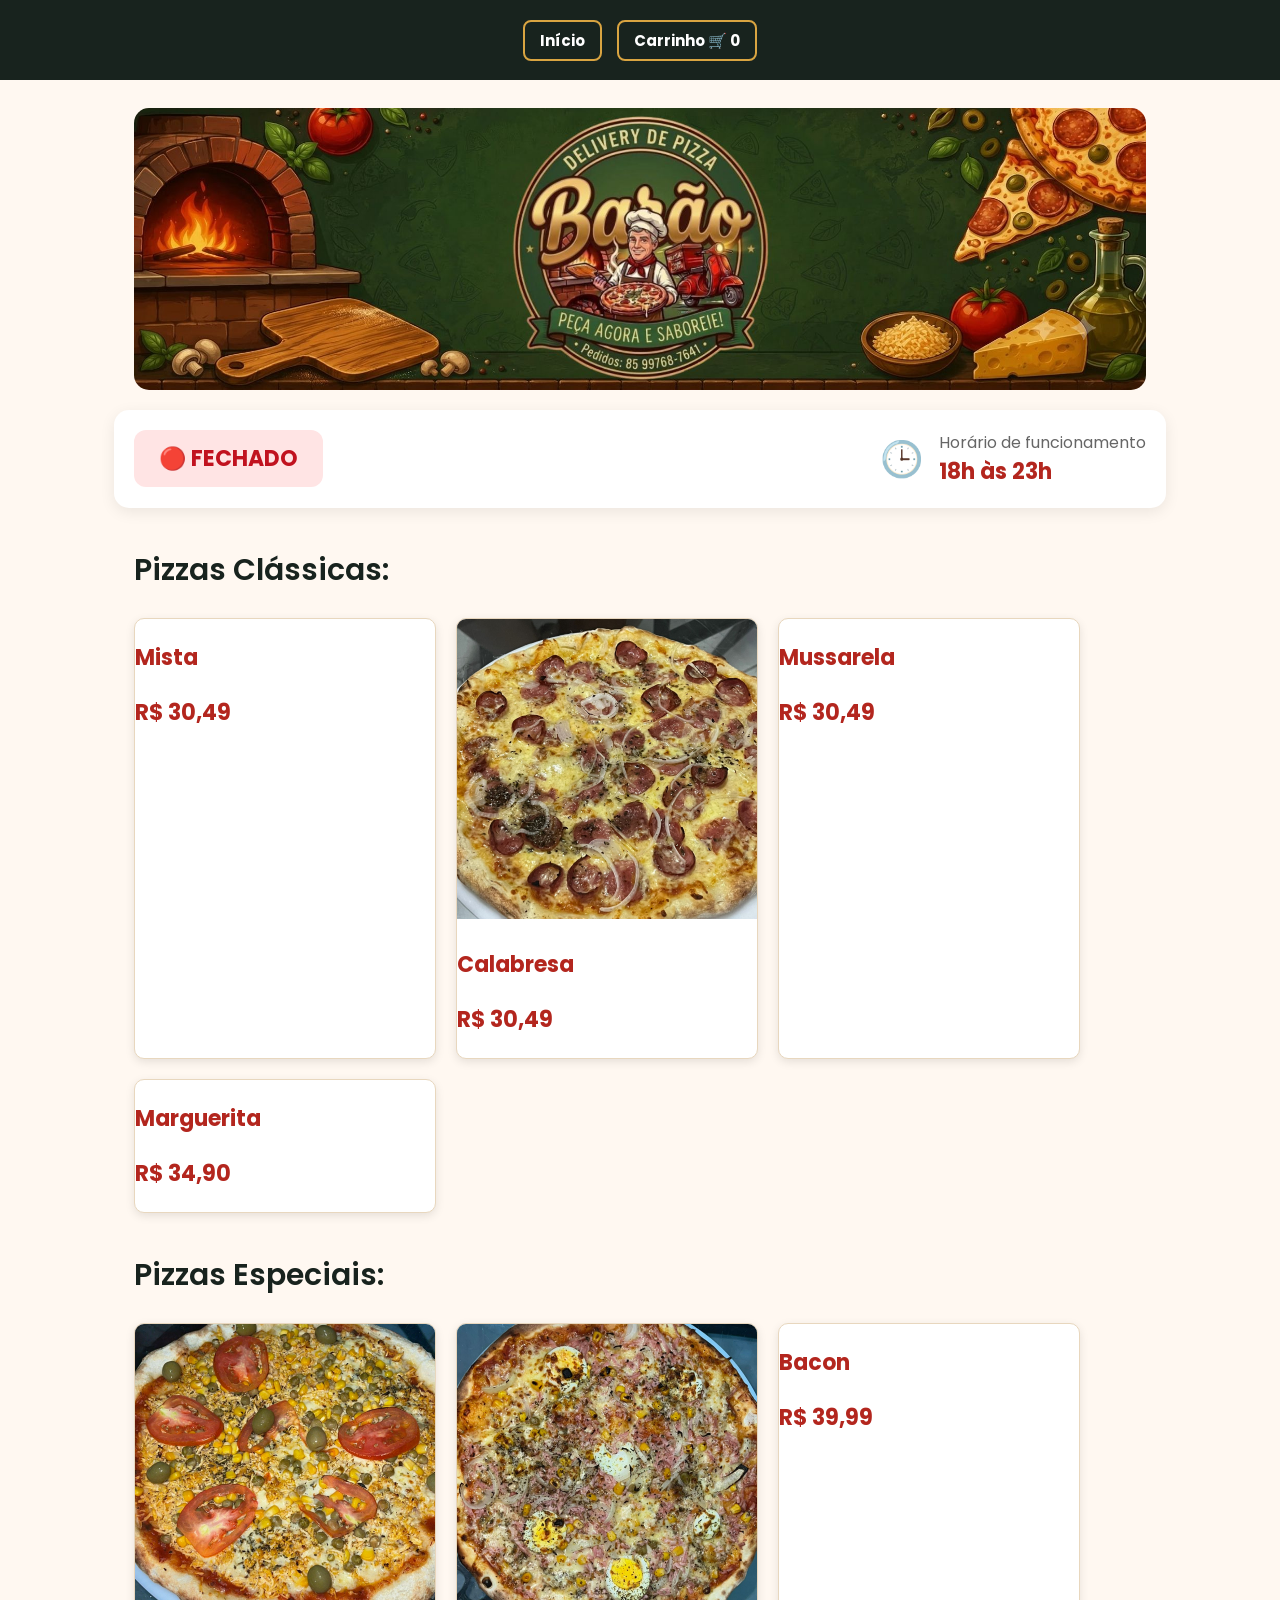
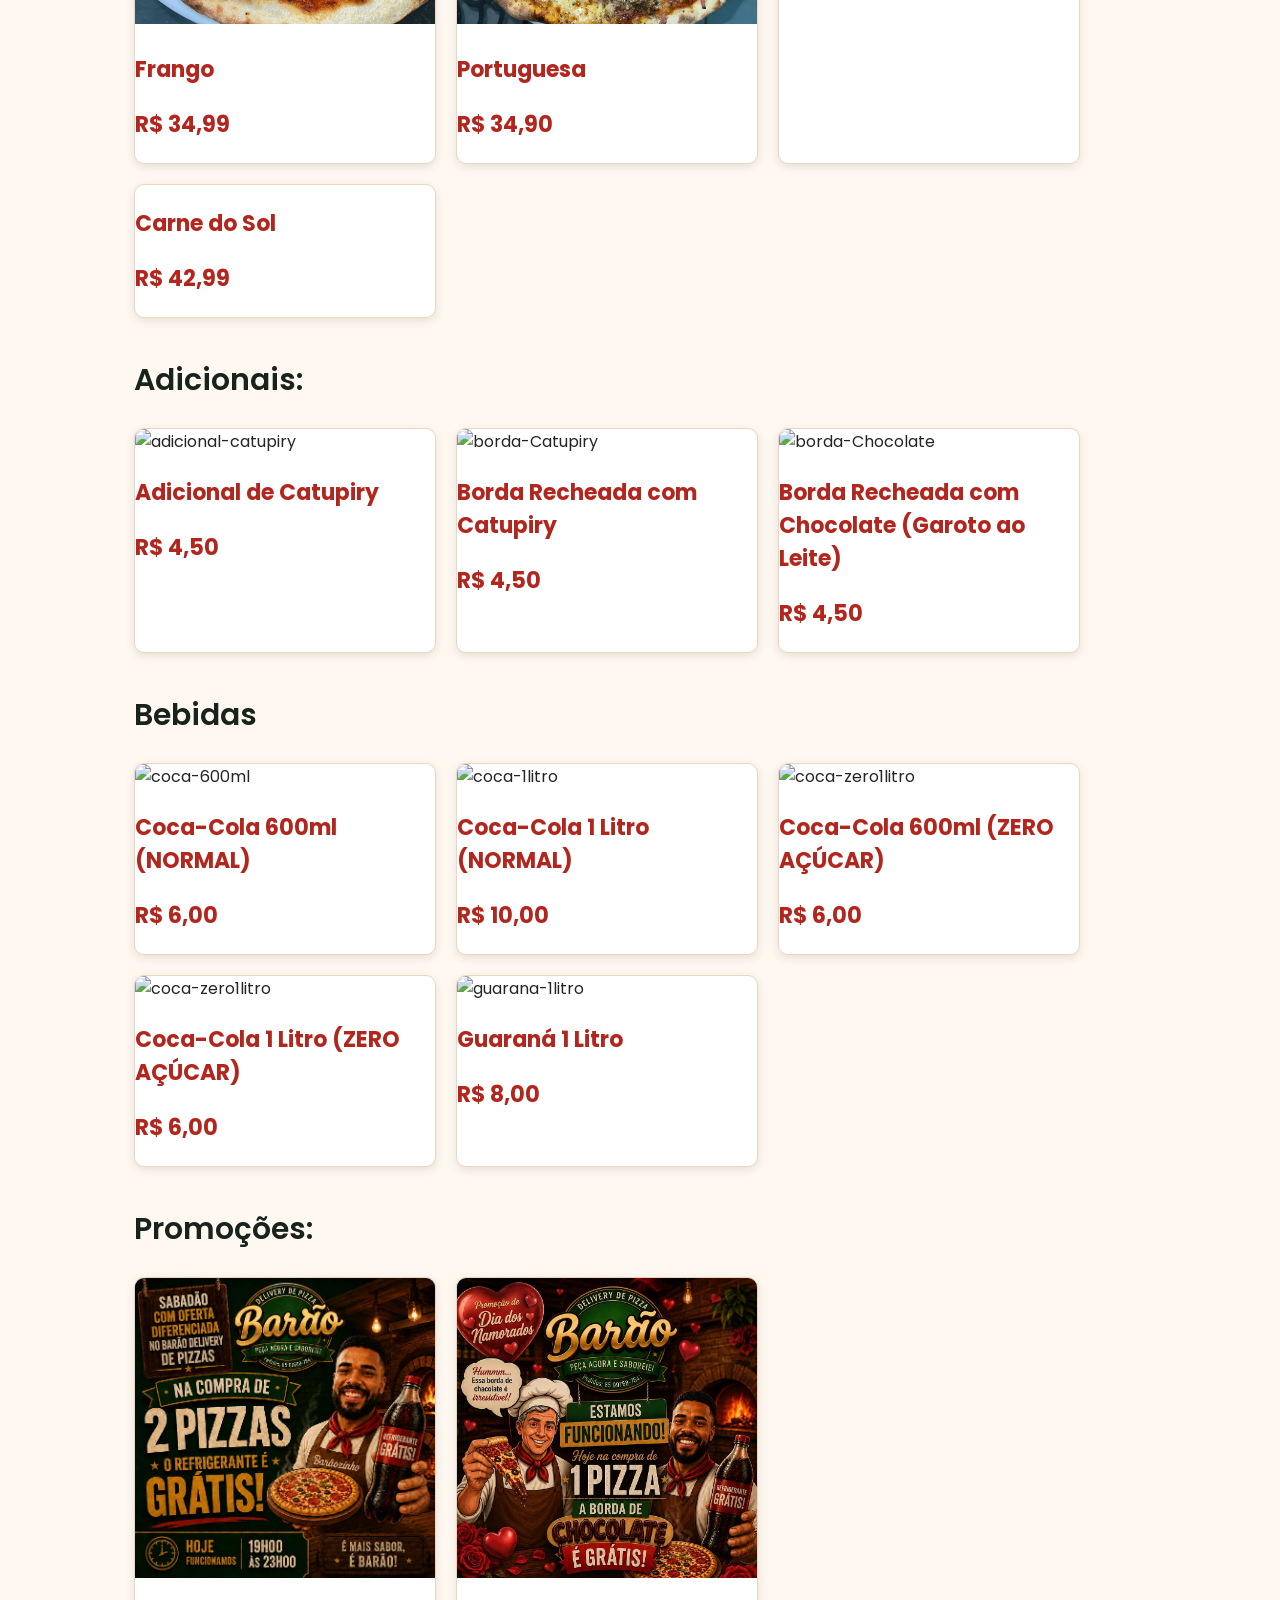
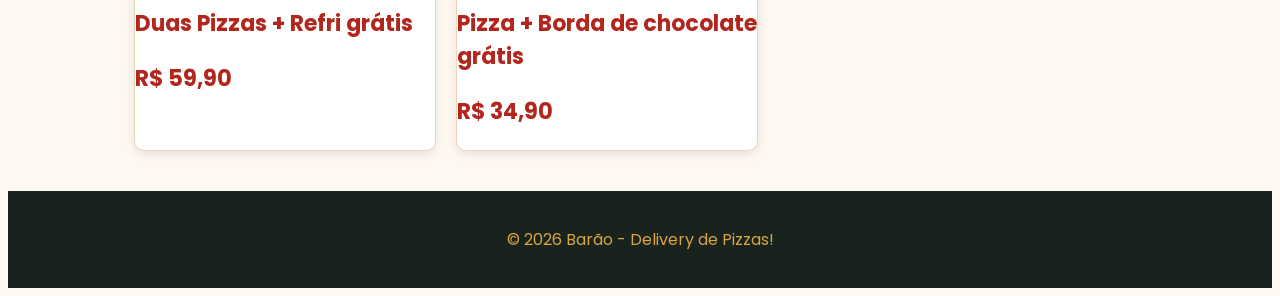
==== commit f659f36b: "altera texto do botão de menu para "Início" e ajusta estilos dos botões na sobreposição" ====
--- a/index.html
+++ b/index.html
@@ -15,7 +15,7 @@
 <header>
     <nav>
         <div class="menu">
-            <button onclick="voltarAoTopo()">Menu</button>
+            <button onclick="voltarAoTopo()">Início</button>
             <button id="btnCarrinho" class="btn-carrinho">
                 Carrinho 🛒 <span id="quantidade">0</span>
             </button>
--- a/style.css
+++ b/style.css
@@ -121,9 +121,9 @@
 }
 
 .overlay button{
-    background: #000000ec;
+    background: #B3261E;
     color: rgb(255, 255, 255);
-    border: 2px solid  #d30000;
+    border: none;
     font-size: 12px;
     font-weight: bold;
     padding: 10px 23px;
@@ -134,7 +134,7 @@
 }
 
 .overlay button:hover{
-    background: #A84F2F;
+    background: #8E1E18;
 }
 
 /*/////////////////////////////////*/
@@ -274,7 +274,7 @@
     font-weight:700;
     font-size:22px;
 }
-}
+
 
 .card button{
     width: calc(100% - 30px);
@@ -353,7 +353,8 @@
 }
 
 .btn-carrinho:hover{
-    background: #8E1E18;!important;
+    background: transparent !important;
+    border: #8E1E18 2px solid !important;
     transform: translateY(-2px);    
     color: white !important;
 
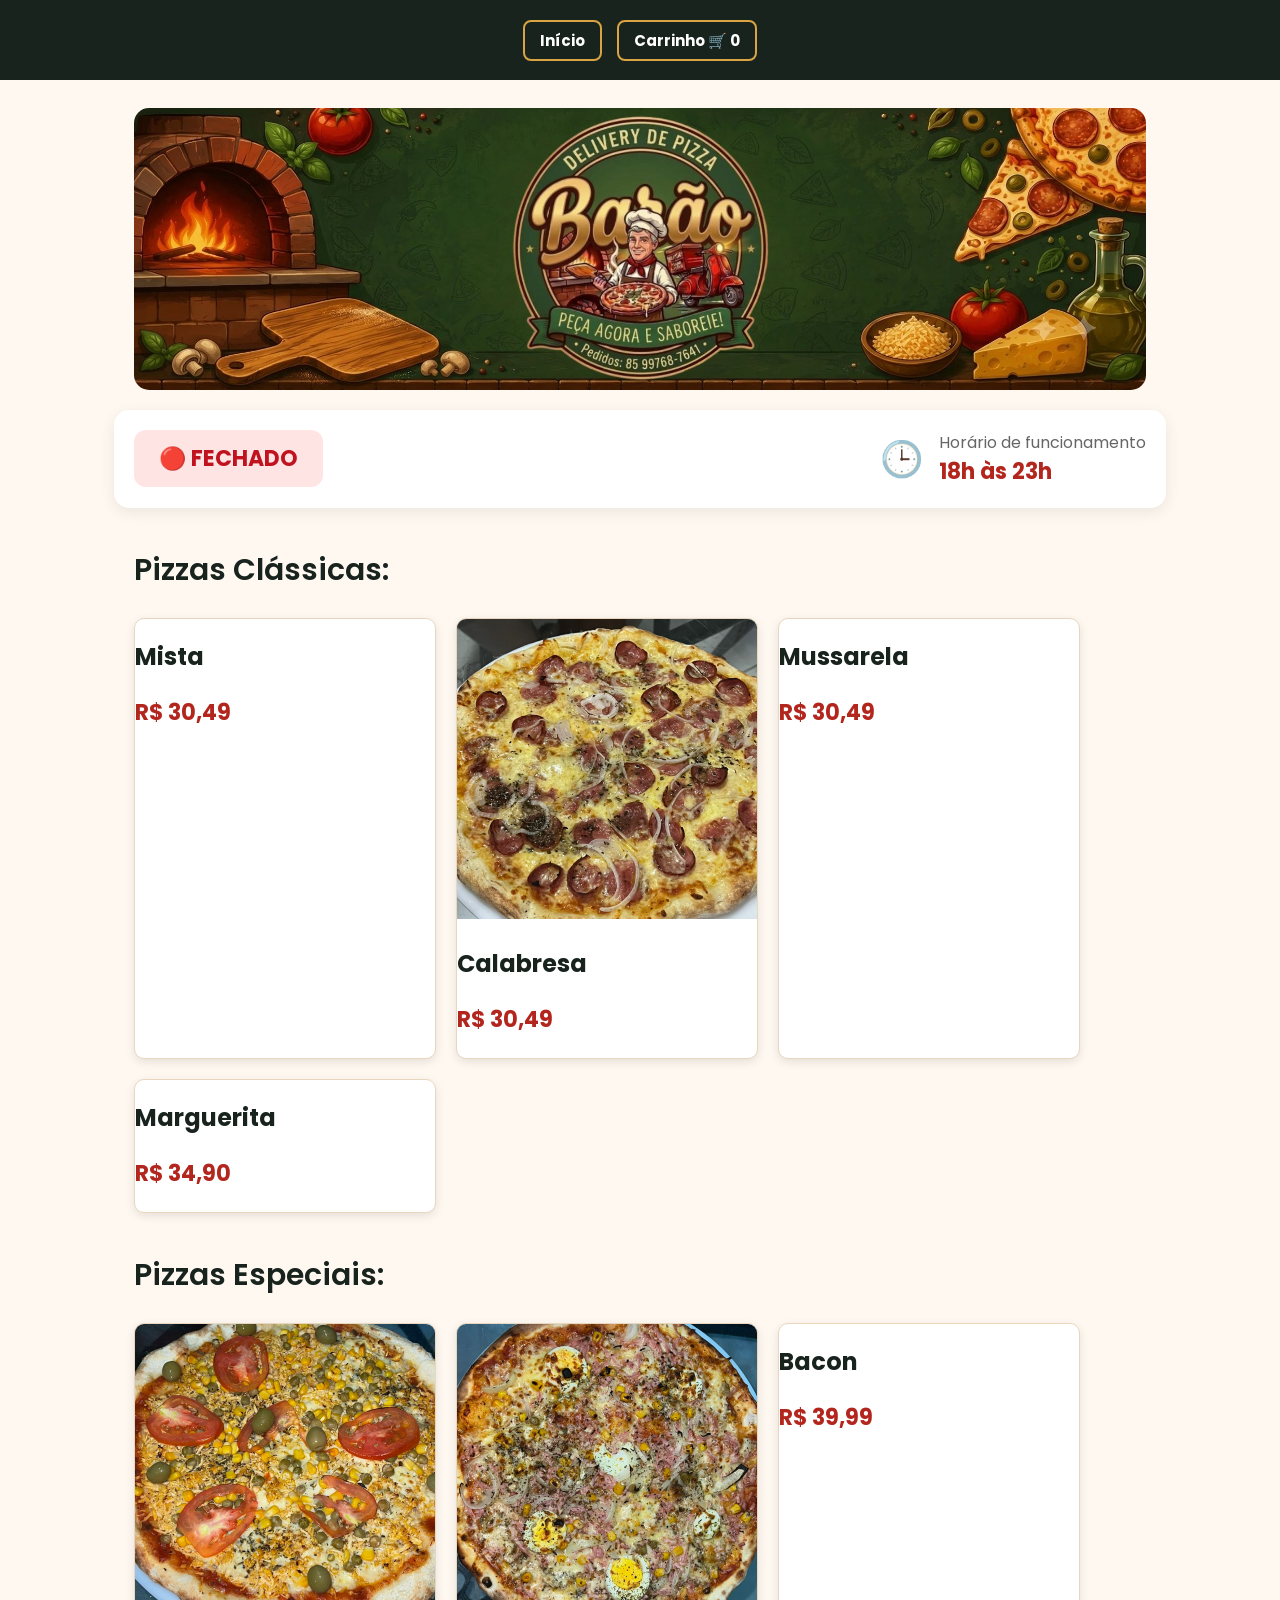
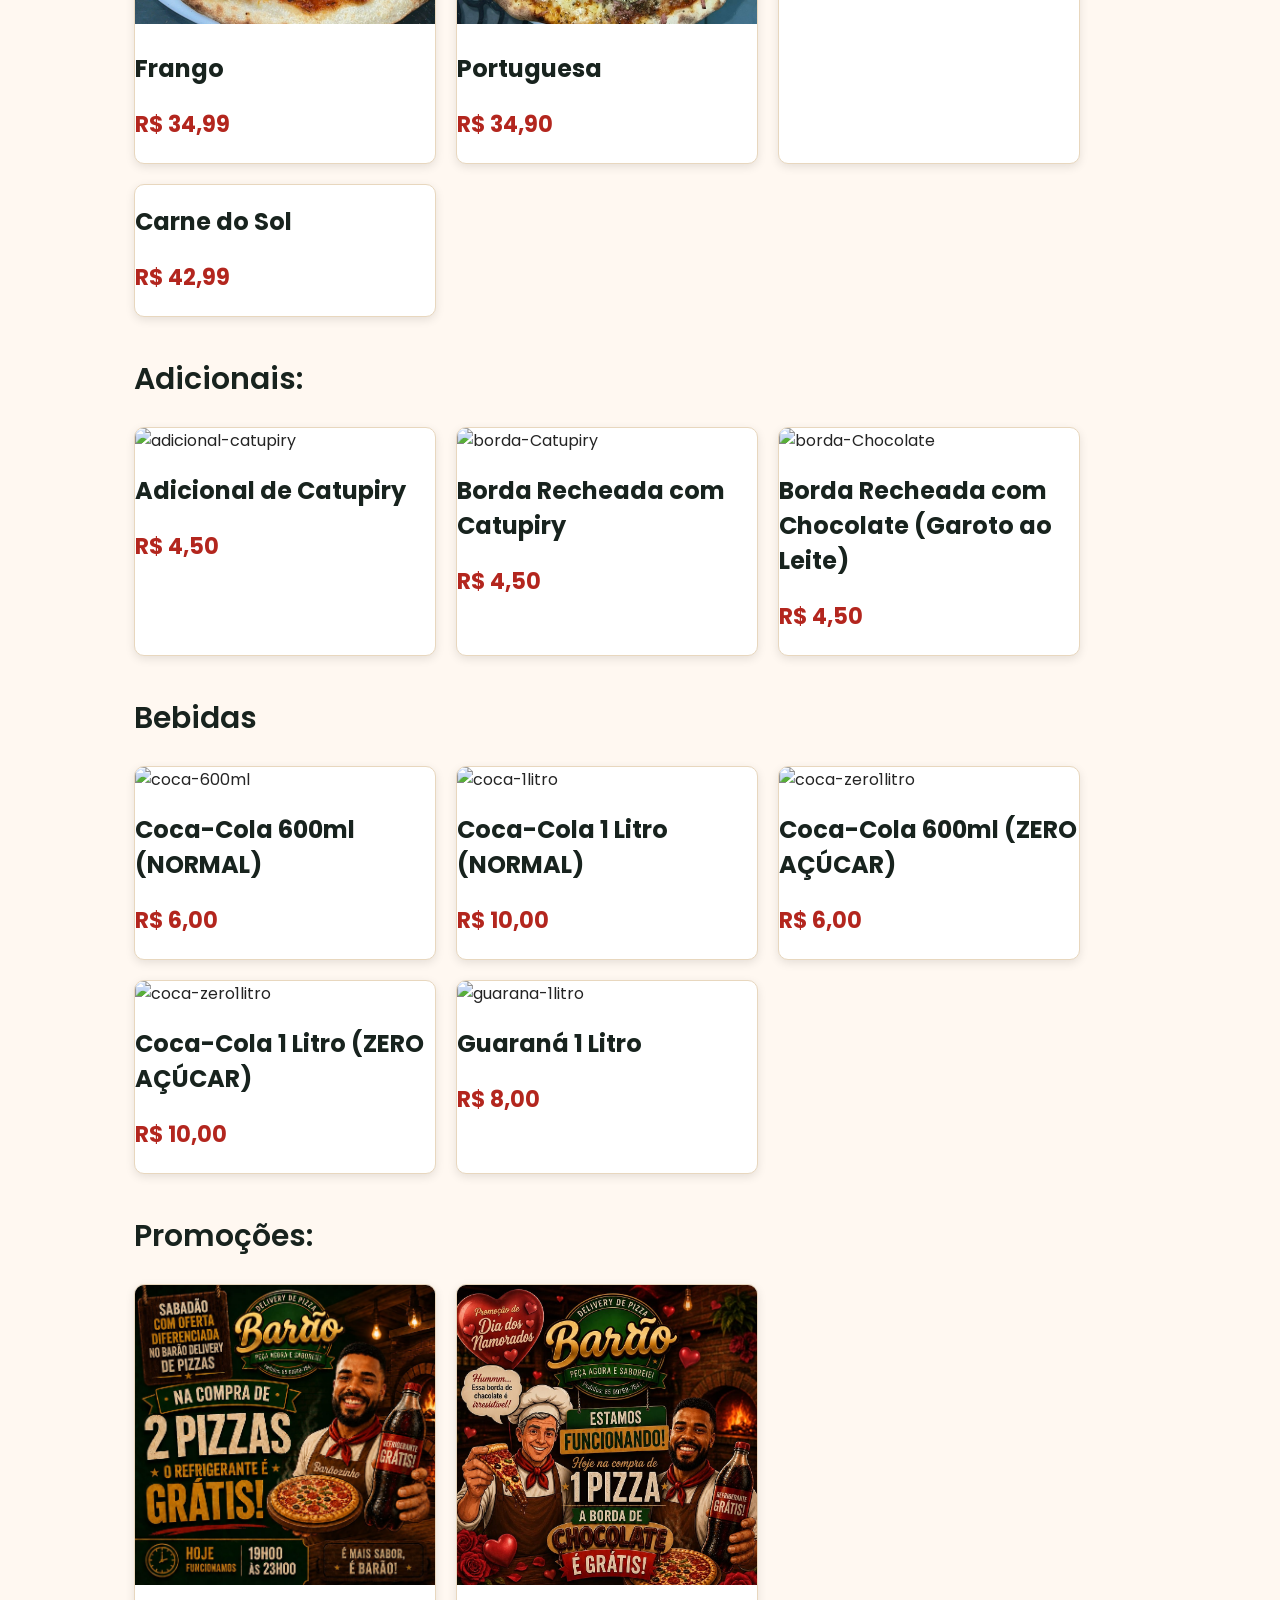
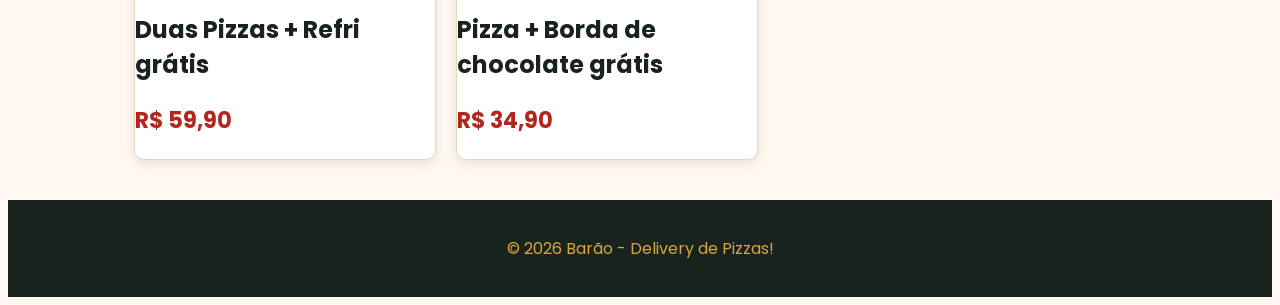
==== commit d210c363: "altera títulos de pratos de h3 para h2 e ajusta estilo do h2" ====
--- a/index.html
+++ b/index.html
@@ -61,7 +61,7 @@
 
     <div class="card" onclick="adicionarCarrinho('mista',30.49)">
         <div class="conteudo">
-            <h3>Mista</h3>
+            <h2>Mista</h2>
             <p class="preco">R$ 30,49</p>
         </div>
     </div>
@@ -69,21 +69,21 @@
     <div class="card" onclick="adicionarCarrinho('calabresa', 30.49)">
         <img src="imagens/calabresa.jpg" alt="Calabresa"> 
         <div class="conteudo">
-            <h3>Calabresa</h3>
+            <h2>Calabresa</h2>
             <p class="preco">R$ 30,49</p>
         </div>
     </div>
 
     <div class="card" onclick="adicionarCarrinho('mussarela',30.49)">
         <div class="conteudo">
-            <h3>Mussarela</h3>
+            <h2>Mussarela</h2>
             <p class="preco">R$ 30,49</p>
         </div>
     </div>
 
     <div class="card" onclick="adicionarCarrinho('marguerita',34.90)">
         <div class="conteudo">
-            <h3>Marguerita</h3>
+            <h2>Marguerita</h2>
             <p class="preco">R$ 34,90</p>
         </div>
     </div>
@@ -95,7 +95,7 @@
     <div class="card" onclick="adicionarCarrinho('frango',34.99)">
         <img src="imagens/frango.jpg" alt="Frango">
         <div class="conteudo">
-            <h3>Frango</h3>
+            <h2>Frango</h2>
             <p class="preco">R$ 34,99</p>
         </div>
     </div>
@@ -103,21 +103,21 @@
     <div class="card" onclick="adicionarCarrinho('portuguesa',34.90)">
         <img src="imagens/portuguesa.jpg" alt="Portuguesa">
         <div class="conteudo">
-            <h3>Portuguesa</h3>
+            <h2>Portuguesa</h2>
             <p class="preco">R$ 34,90</p>
         </div>
     </div>
 
     <div class="card" onclick="adicionarCarrinho('bacon',39.99)">
         <div class="conteudo">
-            <h3>Bacon</h3>
+            <h2>Bacon</h2>
             <p class="preco">R$ 39,99</p>
         </div>
     </div>
 
     <div class="card" onclick="adicionarCarrinho('carne-do-sol',42.99)">
         <div class="conteudo">
-            <h3>Carne do Sol</h3>
+            <h2>Carne do Sol</h2>
             <p class="preco">R$ 42,99</p>
         </div>
     </div>
@@ -131,7 +131,7 @@
     <div class="card" onclick="adicionarCarrinho('adicional-catupiry',4.50)">
         <img src="imagens/adicional-catupiry.jpg" alt="adicional-catupiry">
         <div class="conteudo">
-            <h3>Adicional de Catupiry</h3>
+            <h2>Adicional de Catupiry</h2>
             <p class="preco">R$ 4,50</p>
         </div>
     </div>
@@ -139,7 +139,7 @@
     <div class="card" onclick="adicionarCarrinho('borda-Catupiry',4.50)">
         <img src="imagens/borda-catupiry.jpg" alt="borda-Catupiry">
         <div class="conteudo">
-            <h3>Borda Recheada com Catupiry</h3>
+            <h2>Borda Recheada com Catupiry</h2>
             <p class="preco">R$ 4,50</p>
         </div>
     </div>
@@ -147,7 +147,7 @@
     <div class="card" onclick="adicionarCarrinho('borda-Chocolate',4.50)">
         <img src="imagens/borda-chocolate.jpg" alt="borda-Chocolate">
         <div class="conteudo">
-            <h3>Borda Recheada com Chocolate (Garoto ao Leite)</h3>
+            <h2>Borda Recheada com Chocolate (Garoto ao Leite)</h2>
             <p class="preco">R$ 4,50</p>
         </div>
     </div>
@@ -161,7 +161,7 @@
     <div class="card" onclick="adicionarCarrinho('coca-600ml', 6.00)">
         <img src="imagens/coca-cola-600ml.jpg" alt="coca-600ml">
         <div class="conteudo">
-            <h3>Coca-Cola 600ml (NORMAL)</h3>
+            <h2>Coca-Cola 600ml (NORMAL)</h2>
             <p class="preco">R$ 6,00</p>
         </div>
     </div>
@@ -169,7 +169,7 @@
     <div class="card" onclick="adicionarCarrinho('coca-1litro',10.00)">
         <img src="imagens/coca-cola-1litro.jpg" alt="coca-1litro">
         <div class="conteudo">
-            <h3>Coca-Cola 1 Litro (NORMAL)</h3>
+            <h2>Coca-Cola 1 Litro (NORMAL)</h2>
             <p class="preco"> R$ 10,00</p>
         </div>
     </div>
@@ -177,7 +177,7 @@
     <div class="card" onclick="adicionarCarrinho('coca-zero-600ml',6.00)">
         <img src="imagens/coca-zero-600ml.jpg" alt="coca-zero1litro">
         <div class="conteudo">
-            <h3>Coca-Cola 600ml (ZERO AÇÚCAR)</h3>
+            <h2>Coca-Cola 600ml (ZERO AÇÚCAR)</h2>
             <p class="preco">R$ 6,00</p>
         </div>
     </div>
@@ -185,15 +185,15 @@
     <div class="card" onclick="adicionarCarrinho('coca-zero1litro',10.00)">
         <img src="imagens/coca-zero-1l.jpg" alt="coca-zero1litro">
         <div class="conteudo">
-            <h3>Coca-Cola 1 Litro (ZERO AÇÚCAR)</h3>
-            <p class="preco">R$ 6,00</p>
+            <h2>Coca-Cola 1 Litro (ZERO AÇÚCAR)</h2>
+            <p class="preco">R$ 10,00</p>
         </div>
     </div>
 
     <div class="card" onclick="adicionarCarrinho('guarana-1litro',8.00)">
         <img src="imagens/guarana-1litro.jpg" alt="guarana-1litro">
         <div class="conteudo">
-            <h3>Guaraná 1 Litro</h3>
+            <h2>Guaraná 1 Litro</h2>
             <p class="preco">R$ 8,00</p>
         </div>
     </div>
@@ -207,7 +207,7 @@
     <div class="card"  onclick="adicionarCarrinho('2x Pizzas + refri grátis',59.90)">
         <img src="imagens/promo1.jpg" alt="promo">
         <div class="conteudo">
-            <h3>Duas Pizzas + Refri grátis</h3>
+            <h2>Duas Pizzas + Refri grátis</h2>
             <p class="preco">R$ 59,90</p>
         </div>
     </div>
@@ -215,7 +215,7 @@
     <div class="card" onclick="adicionarCarrinho('Pizza + borda de chocolate grátis',34.90)">
         <img src="imagens/promo2.jpg" alt="promo">
         <div class="conteudo">
-            <h3>Pizza + Borda de chocolate grátis</h3>
+            <h2>Pizza + Borda de chocolate grátis</h2>
             <p class="preco">R$ 34,90</p>
         </div>    
     </div>
--- a/style.css
+++ b/style.css
@@ -6,7 +6,13 @@
     font-family:'Poppins', sans-serif;
     background: #FFF8F1;
     color:#242424;
-}
+
+}
+
+h2{
+    color: #18231E;
+}
+
 
 header{
     position: fixed;
@@ -191,7 +197,7 @@
 .horario {
   text-align: center;
   margin: 10px 0;
-  font-size: 18px;
+  font-size: 15px;
   font-weight: bold;
 }
 
@@ -268,7 +274,6 @@
     object-fit: cover;
 }
 
-.card h3,
 .card .preco{
     color: #B3261E;;
     font-weight:700;
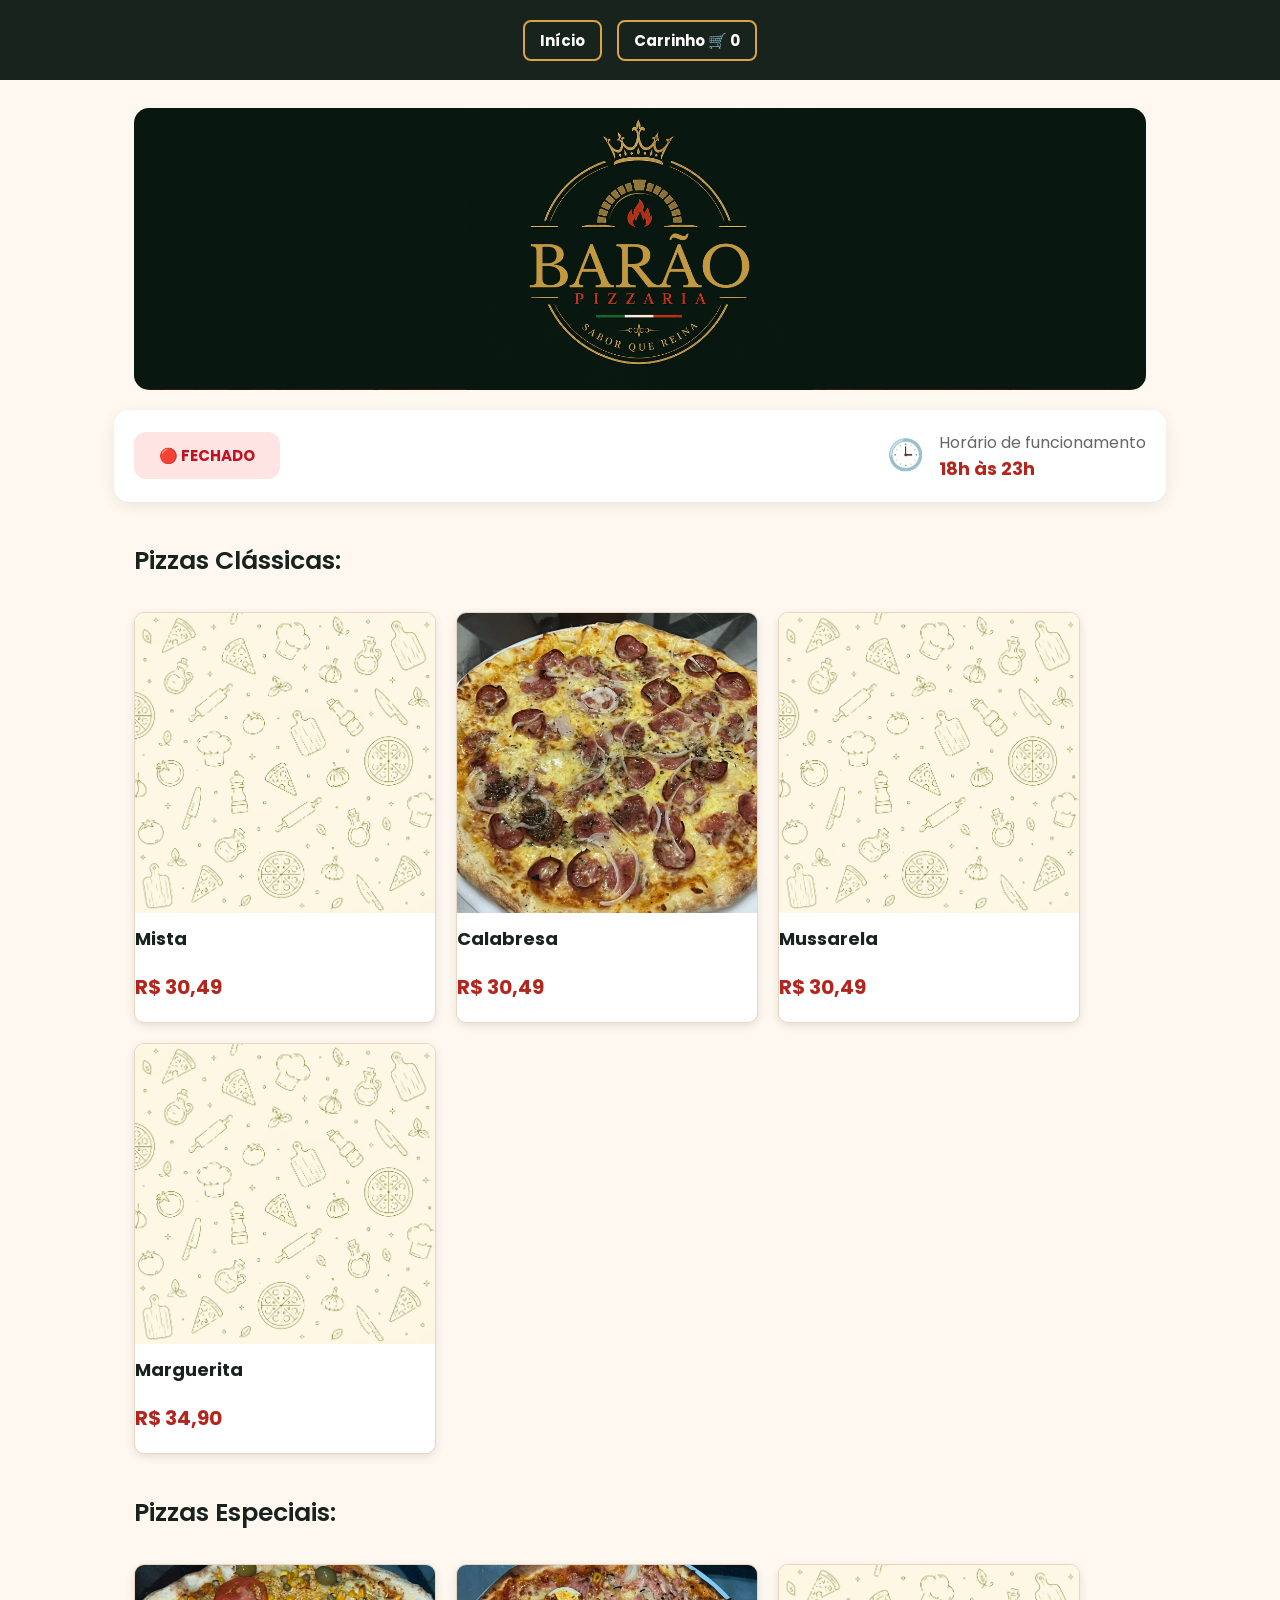
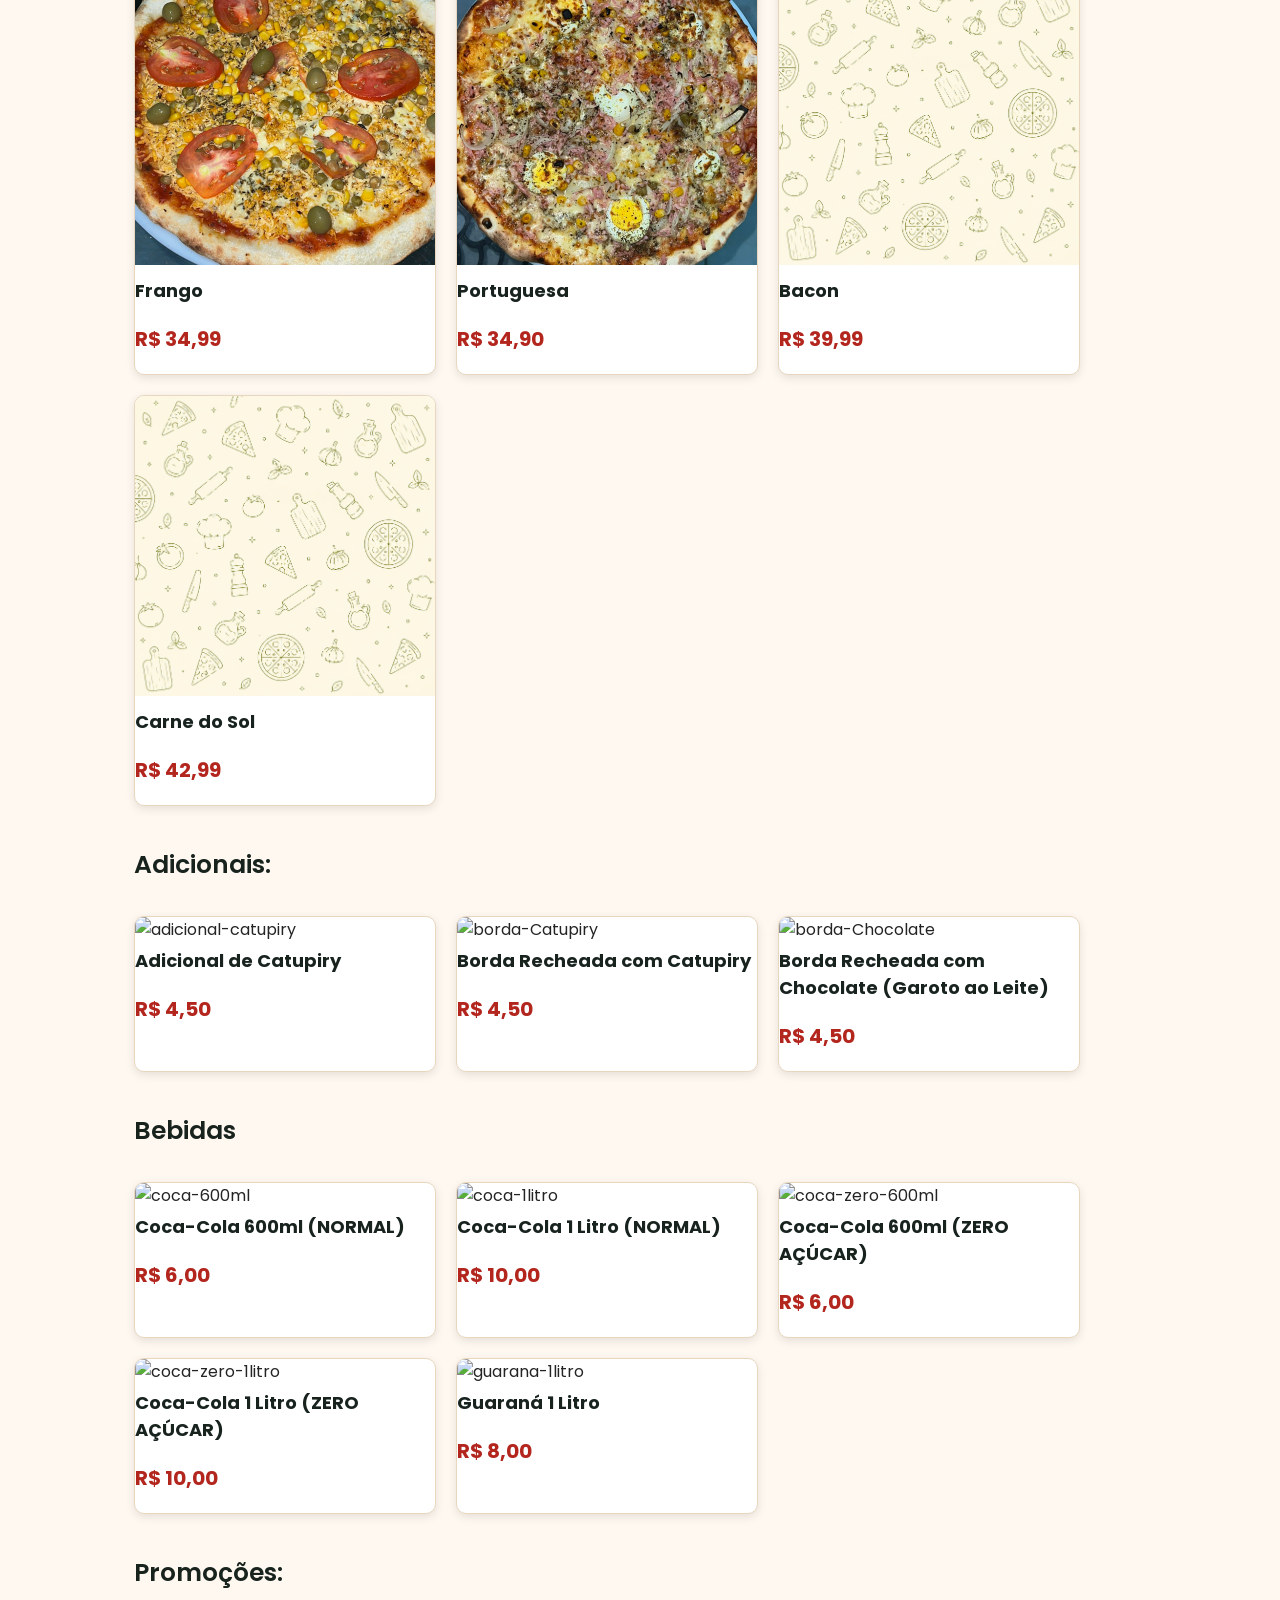
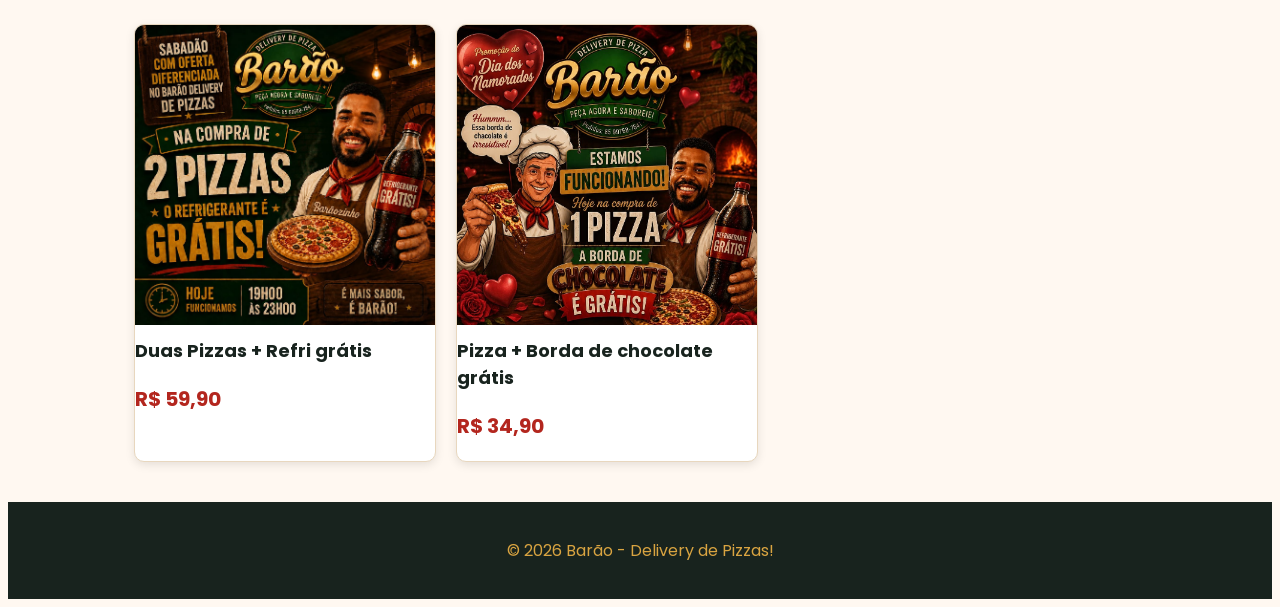
==== commit 5b5257ee: "corrige nomes de pizzas para capitalização adequada e adiciona notificação ao adicionar itens ao car" ====
--- a/index.html
+++ b/index.html
@@ -59,14 +59,15 @@
 
 <section class="destaques">
 
-    <div class="card" onclick="adicionarCarrinho('mista',30.49)">
+    <div class="card" onclick="adicionarCarrinho('Mista',30.49)">
+        <img src="imagens/FundoP.png" alt="FundoP">
         <div class="conteudo">
             <h2>Mista</h2>
             <p class="preco">R$ 30,49</p>
         </div>
     </div>
 
-    <div class="card" onclick="adicionarCarrinho('calabresa', 30.49)">
+    <div class="card" onclick="adicionarCarrinho('Calabresa', 30.49)">
         <img src="imagens/calabresa.jpg" alt="Calabresa"> 
         <div class="conteudo">
             <h2>Calabresa</h2>
@@ -74,25 +75,27 @@
         </div>
     </div>
 
-    <div class="card" onclick="adicionarCarrinho('mussarela',30.49)">
+    <div class="card" onclick="adicionarCarrinho('Mussarela',30.49)">
+        <img src="imagens/FundoP.png" alt="FundoP">
         <div class="conteudo">
             <h2>Mussarela</h2>
             <p class="preco">R$ 30,49</p>
         </div>
     </div>
 
-    <div class="card" onclick="adicionarCarrinho('marguerita',34.90)">
+    <div class="card" onclick="adicionarCarrinho('Marguerita',34.90)">
+        <img src="imagens/FundoP.png" alt="FundoP">
         <div class="conteudo">
             <h2>Marguerita</h2>
             <p class="preco">R$ 34,90</p>
         </div>
-    </div>
+    </div> 
 </section>
 
     <div class="titulos"><p>Pizzas Especiais:</p></div>
 
 <section class="destaques">
-    <div class="card" onclick="adicionarCarrinho('frango',34.99)">
+    <div class="card" onclick="adicionarCarrinho('Frango',34.99)">
         <img src="imagens/frango.jpg" alt="Frango">
         <div class="conteudo">
             <h2>Frango</h2>
@@ -100,7 +103,7 @@
         </div>
     </div>
 
-    <div class="card" onclick="adicionarCarrinho('portuguesa',34.90)">
+    <div class="card" onclick="adicionarCarrinho('Portuguesa',34.90)">
         <img src="imagens/portuguesa.jpg" alt="Portuguesa">
         <div class="conteudo">
             <h2>Portuguesa</h2>
@@ -108,14 +111,16 @@
         </div>
     </div>
 
-    <div class="card" onclick="adicionarCarrinho('bacon',39.99)">
+    <div class="card" onclick="adicionarCarrinho('Bacon',39.99)">
+        <img src="imagens/FundoP.png" alt="FundoP">
         <div class="conteudo">
             <h2>Bacon</h2>
             <p class="preco">R$ 39,99</p>
         </div>
     </div>
 
-    <div class="card" onclick="adicionarCarrinho('carne-do-sol',42.99)">
+    <div class="card" onclick="adicionarCarrinho('Carne do Sol',42.99)">
+        <img src="imagens/FundoP.png" alt="FundoP">
         <div class="conteudo">
             <h2>Carne do Sol</h2>
             <p class="preco">R$ 42,99</p>
@@ -128,7 +133,7 @@
 
 <section class="destaques">
 
-    <div class="card" onclick="adicionarCarrinho('adicional-catupiry',4.50)">
+    <div class="card" onclick="adicionarCarrinho('Adicional de Catupiry',4.50)">
         <img src="imagens/adicional-catupiry.jpg" alt="adicional-catupiry">
         <div class="conteudo">
             <h2>Adicional de Catupiry</h2>
@@ -136,7 +141,7 @@
         </div>
     </div>
 
-    <div class="card" onclick="adicionarCarrinho('borda-Catupiry',4.50)">
+    <div class="card" onclick="adicionarCarrinho('Borda Recheada com Catupiry',4.50)">
         <img src="imagens/borda-catupiry.jpg" alt="borda-Catupiry">
         <div class="conteudo">
             <h2>Borda Recheada com Catupiry</h2>
@@ -144,7 +149,7 @@
         </div>
     </div>
 
-    <div class="card" onclick="adicionarCarrinho('borda-Chocolate',4.50)">
+    <div class="card" onclick="adicionarCarrinho('Borda Recheada com Chocolate',4.50)">
         <img src="imagens/borda-chocolate.jpg" alt="borda-Chocolate">
         <div class="conteudo">
             <h2>Borda Recheada com Chocolate (Garoto ao Leite)</h2>
@@ -158,7 +163,7 @@
 
 <section class="destaques">
 
-    <div class="card" onclick="adicionarCarrinho('coca-600ml', 6.00)">
+    <div class="card" onclick="adicionarCarrinho('Coca-Cola 600ml (NORMAL)', 6.00)">
         <img src="imagens/coca-cola-600ml.jpg" alt="coca-600ml">
         <div class="conteudo">
             <h2>Coca-Cola 600ml (NORMAL)</h2>
@@ -166,7 +171,7 @@
         </div>
     </div>
 
-    <div class="card" onclick="adicionarCarrinho('coca-1litro',10.00)">
+    <div class="card" onclick="adicionarCarrinho('Coca-Cola 1 Litro (NORMAL)',10.00)">
         <img src="imagens/coca-cola-1litro.jpg" alt="coca-1litro">
         <div class="conteudo">
             <h2>Coca-Cola 1 Litro (NORMAL)</h2>
@@ -174,23 +179,23 @@
         </div>
     </div>
 
-    <div class="card" onclick="adicionarCarrinho('coca-zero-600ml',6.00)">
-        <img src="imagens/coca-zero-600ml.jpg" alt="coca-zero1litro">
+    <div class="card" onclick="adicionarCarrinho('Coca-Cola 600ml (ZERO AÇÚCAR)',6.00)">
+        <img src="imagens/coca-zero-600ml.jpg" alt="coca-zero-600ml">
         <div class="conteudo">
             <h2>Coca-Cola 600ml (ZERO AÇÚCAR)</h2>
             <p class="preco">R$ 6,00</p>
         </div>
     </div>
 
-    <div class="card" onclick="adicionarCarrinho('coca-zero1litro',10.00)">
-        <img src="imagens/coca-zero-1l.jpg" alt="coca-zero1litro">
+    <div class="card" onclick="adicionarCarrinho('Coca-Cola 1 Litro (ZERO AÇÚCAR)',10.00)">
+        <img src="imagens/coca-zero-1l.jpg" alt="coca-zero-1litro">
         <div class="conteudo">
             <h2>Coca-Cola 1 Litro (ZERO AÇÚCAR)</h2>
             <p class="preco">R$ 10,00</p>
         </div>
     </div>
 
-    <div class="card" onclick="adicionarCarrinho('guarana-1litro',8.00)">
+    <div class="card" onclick="adicionarCarrinho('Guaraná 1 Litro',8.00)">
         <img src="imagens/guarana-1litro.jpg" alt="guarana-1litro">
         <div class="conteudo">
             <h2>Guaraná 1 Litro</h2>
@@ -238,6 +243,8 @@
     </button>
 </div>
 
+<div id="notificacao" class="notificacao"></div>
+
 <footer class="footer">
     <p>© 2026 Barão - Delivery de Pizzas!</p>
 </footer>
--- a/style.css
+++ b/style.css
@@ -11,6 +11,7 @@
 
 h2{
     color: #18231E;
+
 }
 
 
@@ -236,7 +237,7 @@
     width: 80%;
     height: 30px;
     margin: 40px auto;
-    font-size: 30px;
+    font-size: 25px;
     font-weight: 550;
     color:#18231E;
 }
@@ -266,7 +267,12 @@
     border:1px solid #E8D7BE;
     transition:.25s;
     
-}   
+}  
+
+.card h2 {
+    font-size: 18px; /* diminui o título */
+    margin: 5px 0;
+}
 
 .card img{
     width: 100%;
@@ -277,7 +283,7 @@
 .card .preco{
     color: #B3261E;;
     font-weight:700;
-    font-size:22px;
+    font-size:20px;
 }
 
 
@@ -527,7 +533,7 @@
     padding: 12px 25px;
     border-radius: 12px;
 
-    font-size: 22px;
+    font-size: 15px;
     font-weight: bold;
 }
 
@@ -548,7 +554,7 @@
 }
 
 .icone{
-    font-size: 35px;
+    font-size: 30px;
 }
 
 .horario-info p{
@@ -557,7 +563,7 @@
 }
 
 .horario-info strong{
-    font-size: 22px;
+    font-size: 18px;
     color:  #B3261E;
 }
 
@@ -576,4 +582,37 @@
     }
 
 }
-/*/////////////////////////////////*/
+
+
+.notificacao {
+    position: fixed;
+    top: 20px;
+    right: 20px;
+    background: #333;
+    color: #fff;
+    padding: 12px 20px;
+    border-radius: 6px;
+    opacity: 0;
+    pointer-events: none;
+    transition: opacity 0.4s ease, transform 0.4s ease;
+    transform: translateY(-20px);
+    z-index: 9999;
+    font-weight: bold;
+}
+
+.notificacao.ativo {
+    opacity: 1;
+    transform: translateY(0);
+}
+
+.notificacao.sucesso {
+    background: #15803d; /* verde */
+}
+
+.notificacao.erro {
+    background: #c1121f; /* vermelho */
+}
+
+
+
+/*/////////////////////////////////* 
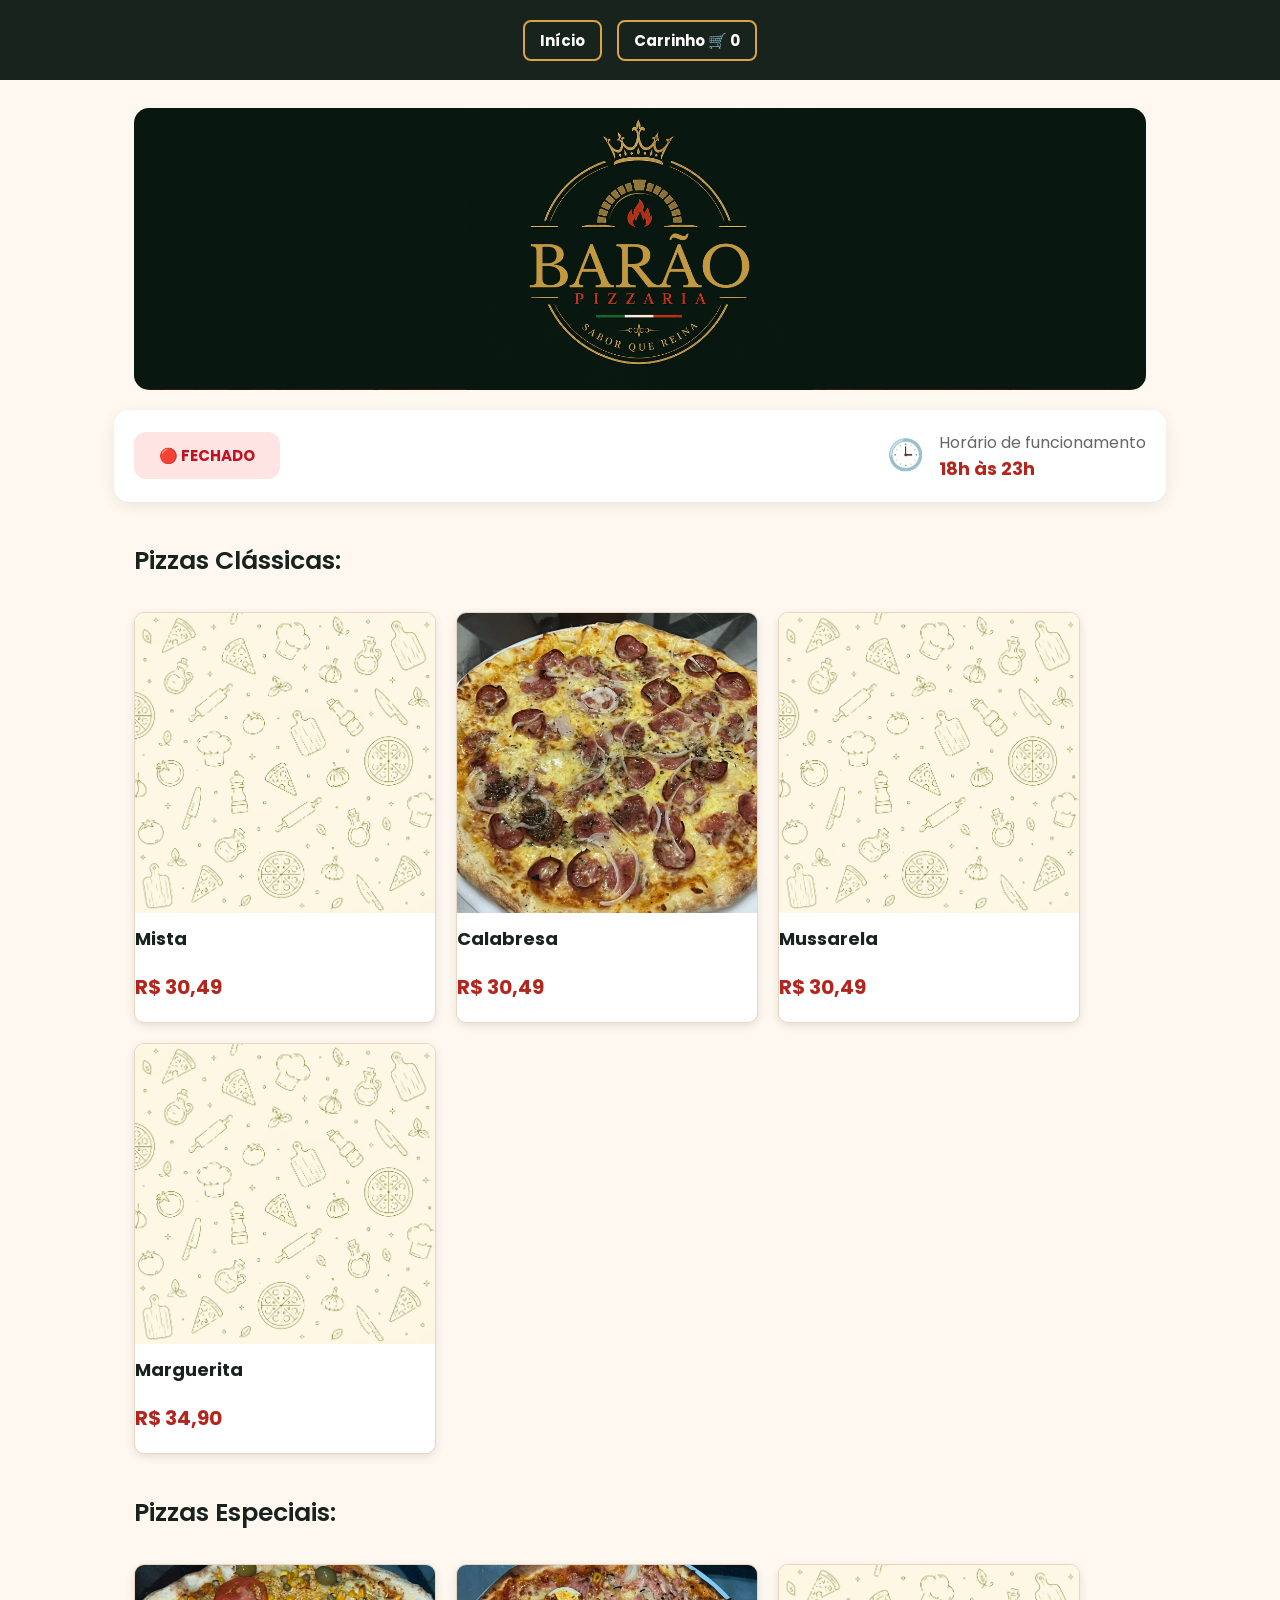
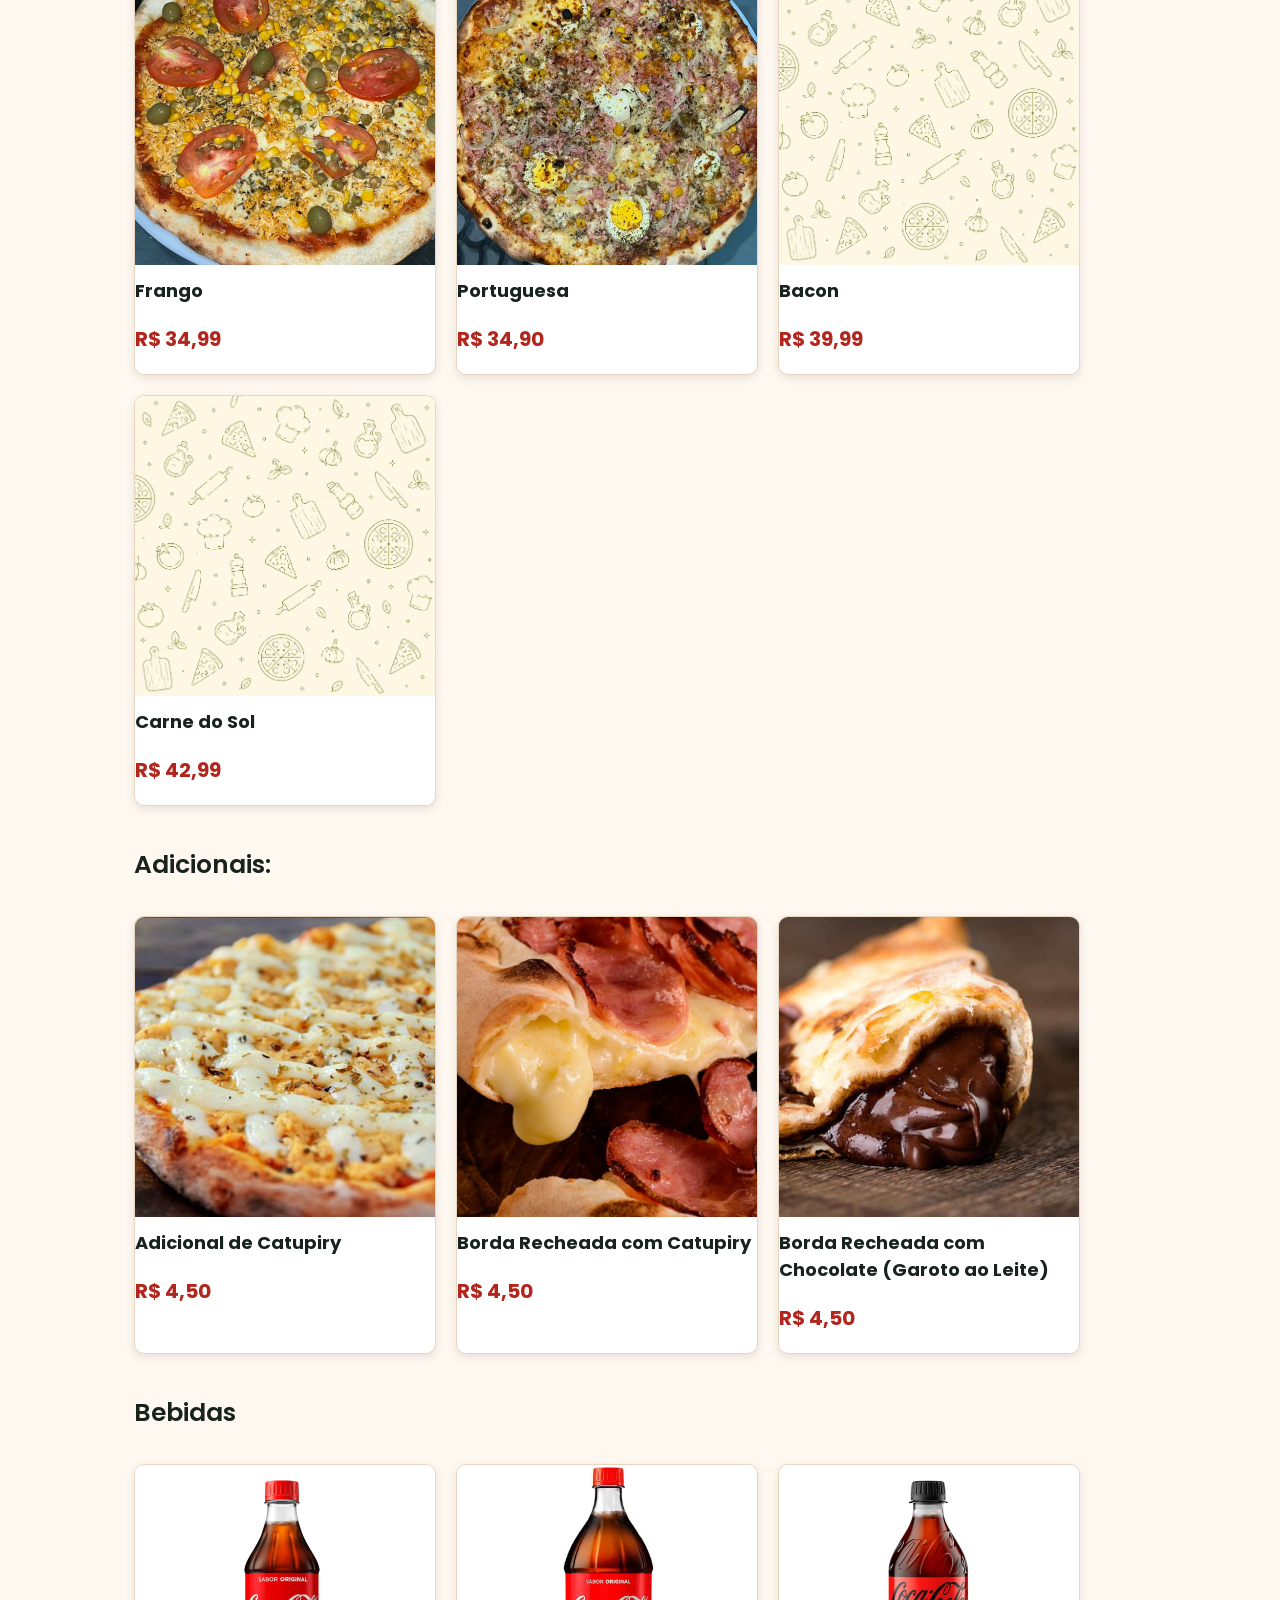
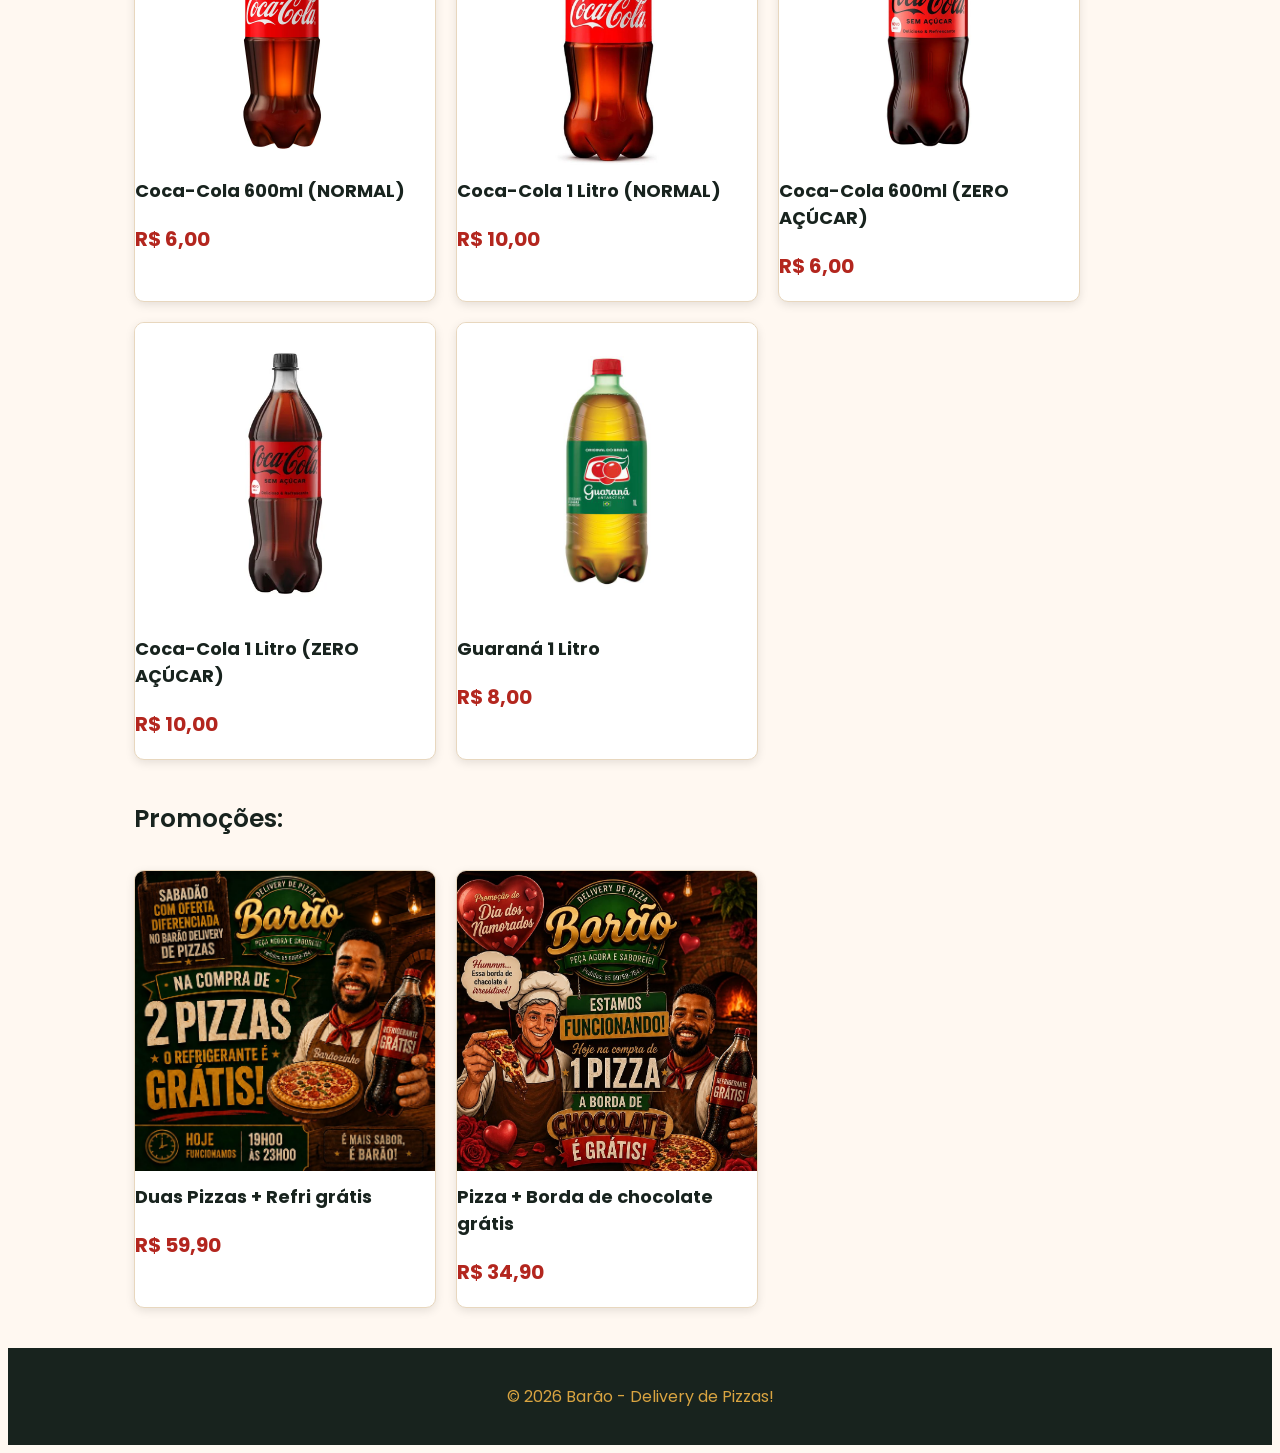
==== commit 10f28216: "Refatorar a estrutura do código para melhorar a legibilidade e a manutenibilidade." ====
--- a/index.html
+++ b/index.html
@@ -134,7 +134,7 @@
 <section class="destaques">
 
     <div class="card" onclick="adicionarCarrinho('Adicional de Catupiry',4.50)">
-        <img src="imagens/adicional-catupiry.jpg" alt="adicional-catupiry">
+        <img src="imagens/pizza-catupiry.jpg" alt="adicional-catupiry">
         <div class="conteudo">
             <h2>Adicional de Catupiry</h2>
             <p class="preco">R$ 4,50</p>
